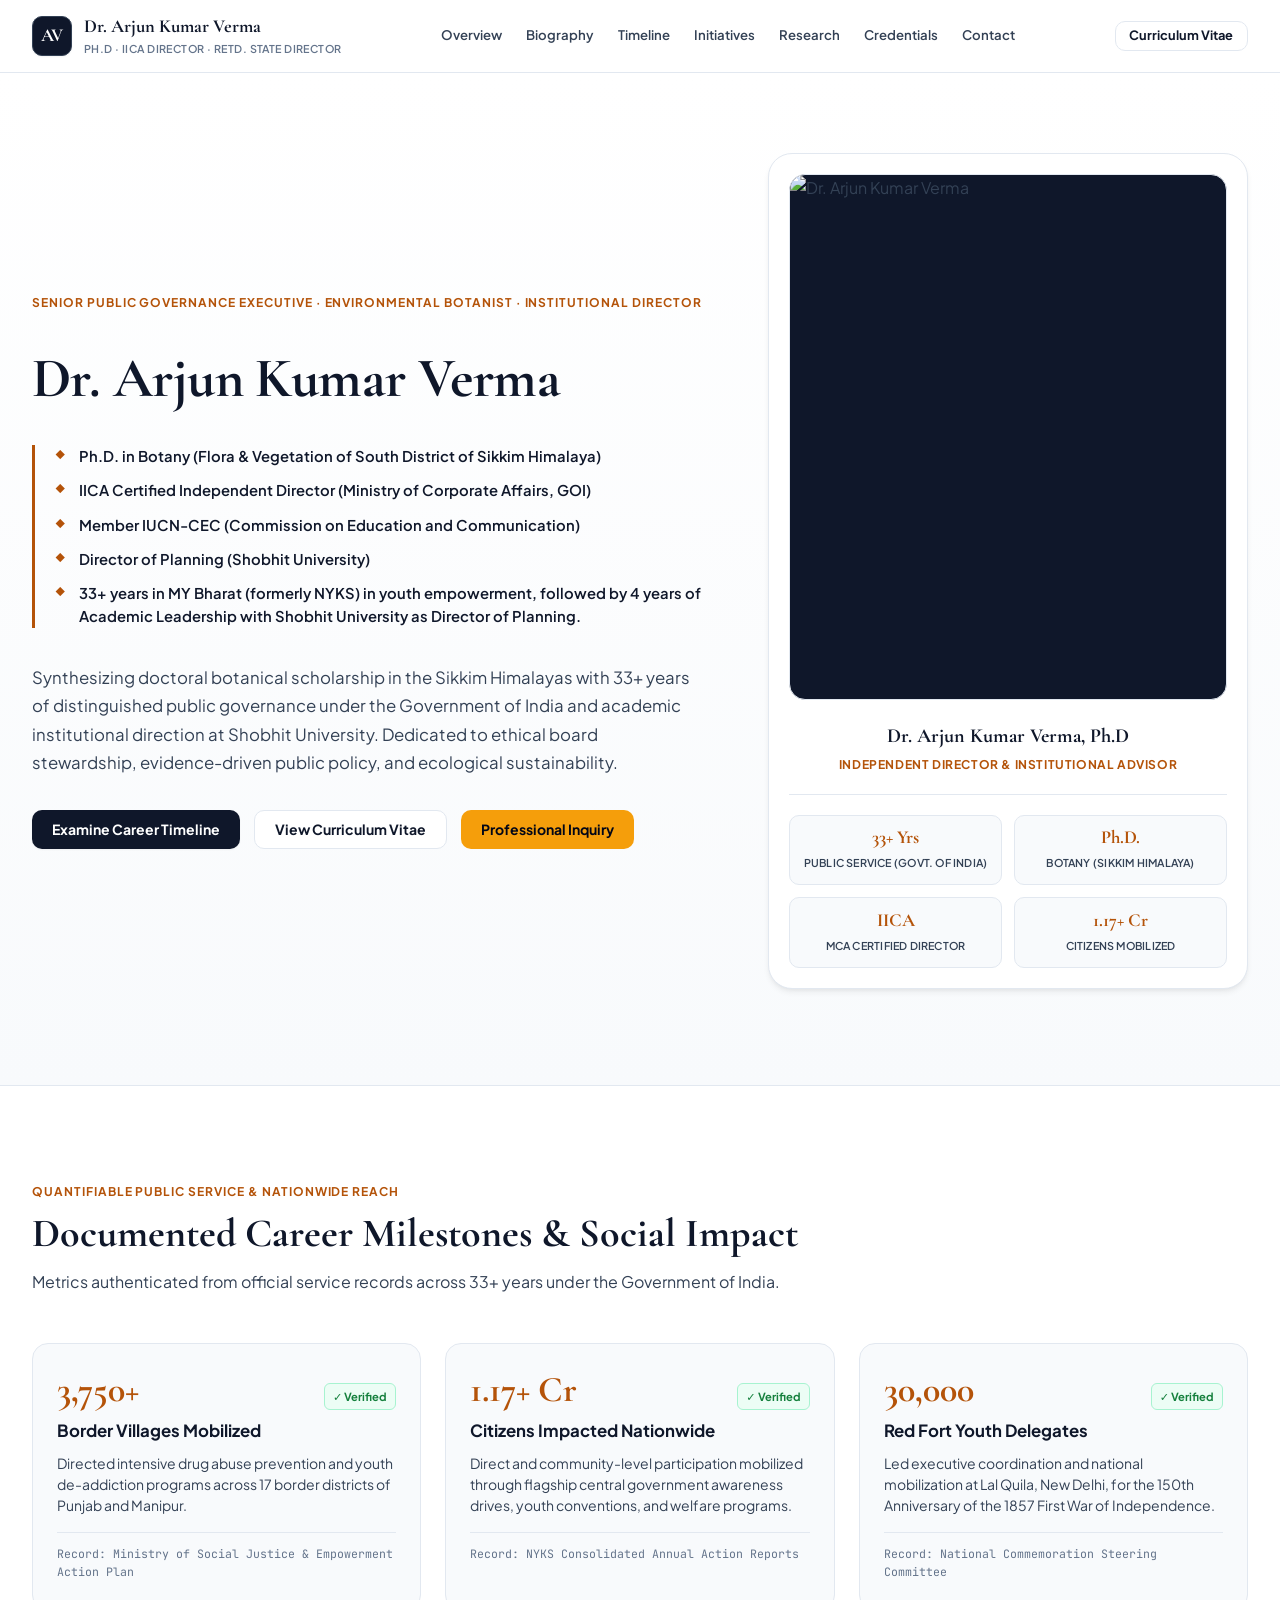
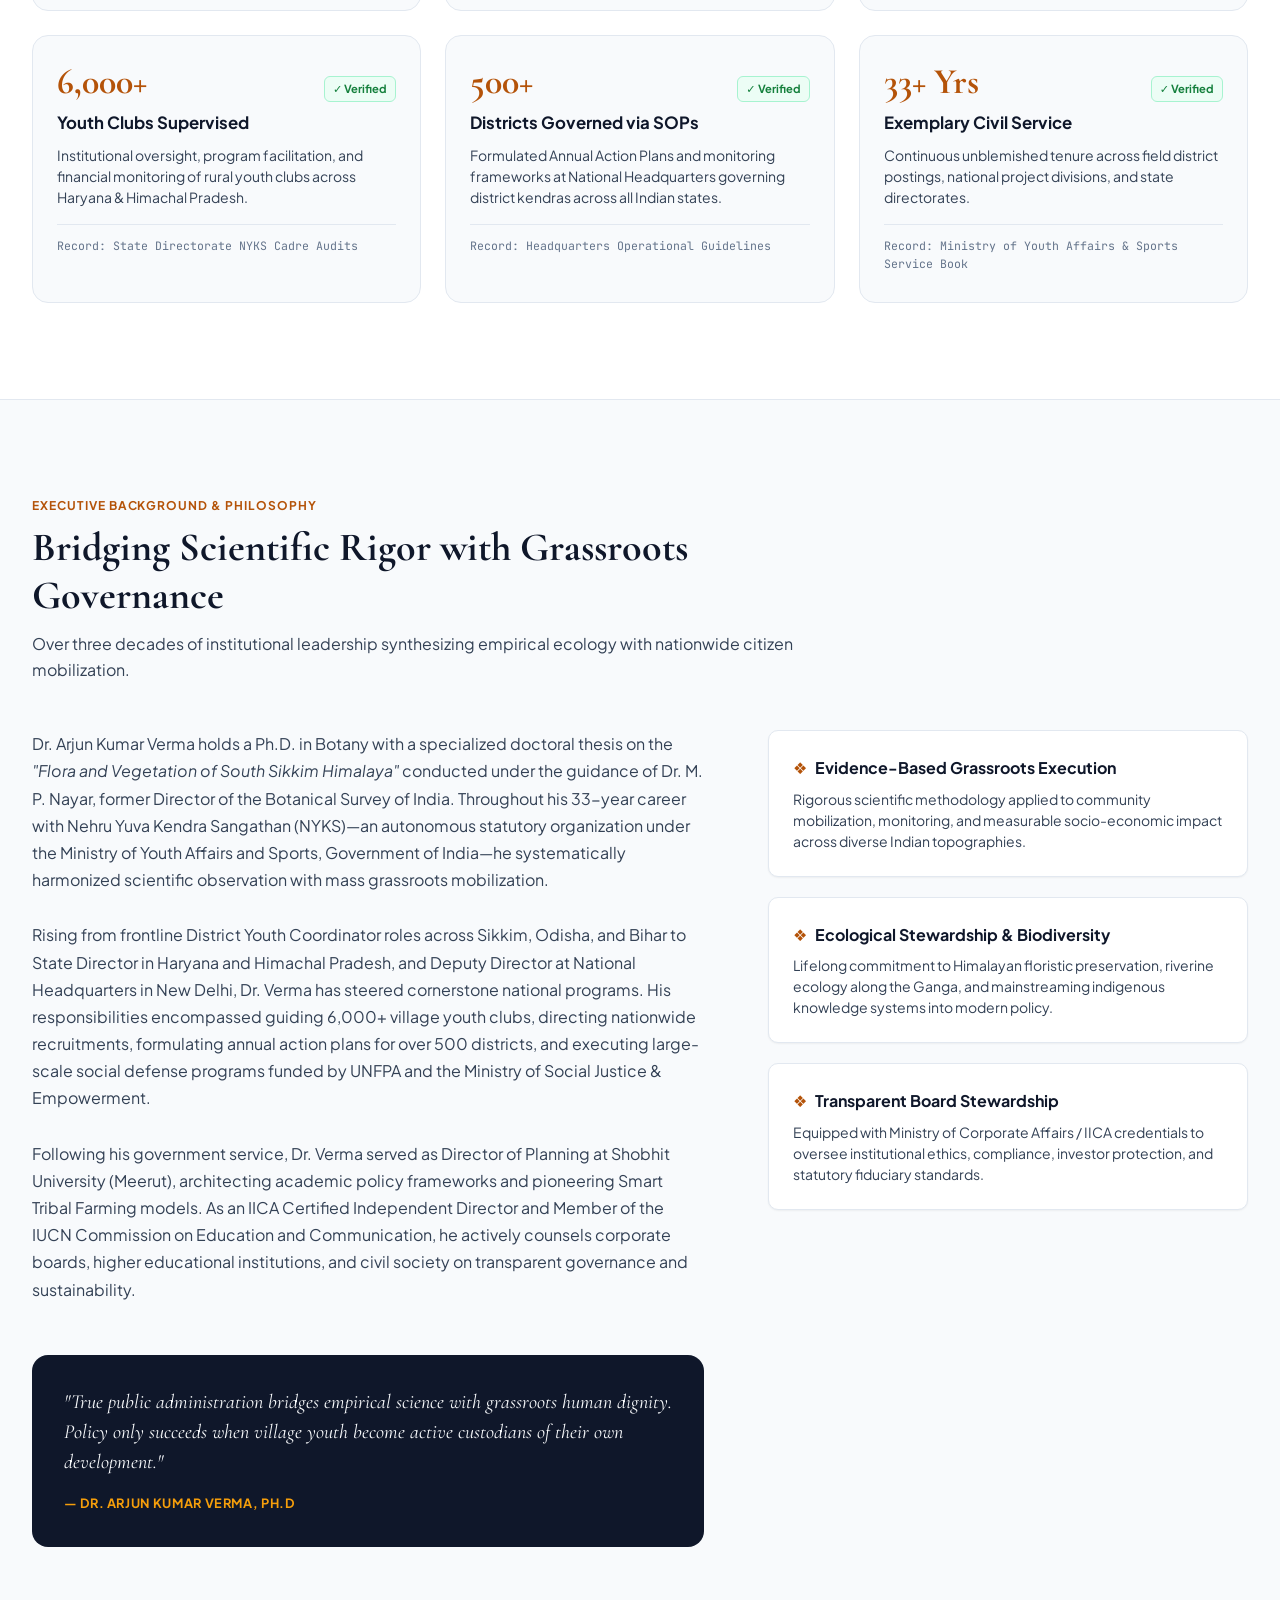
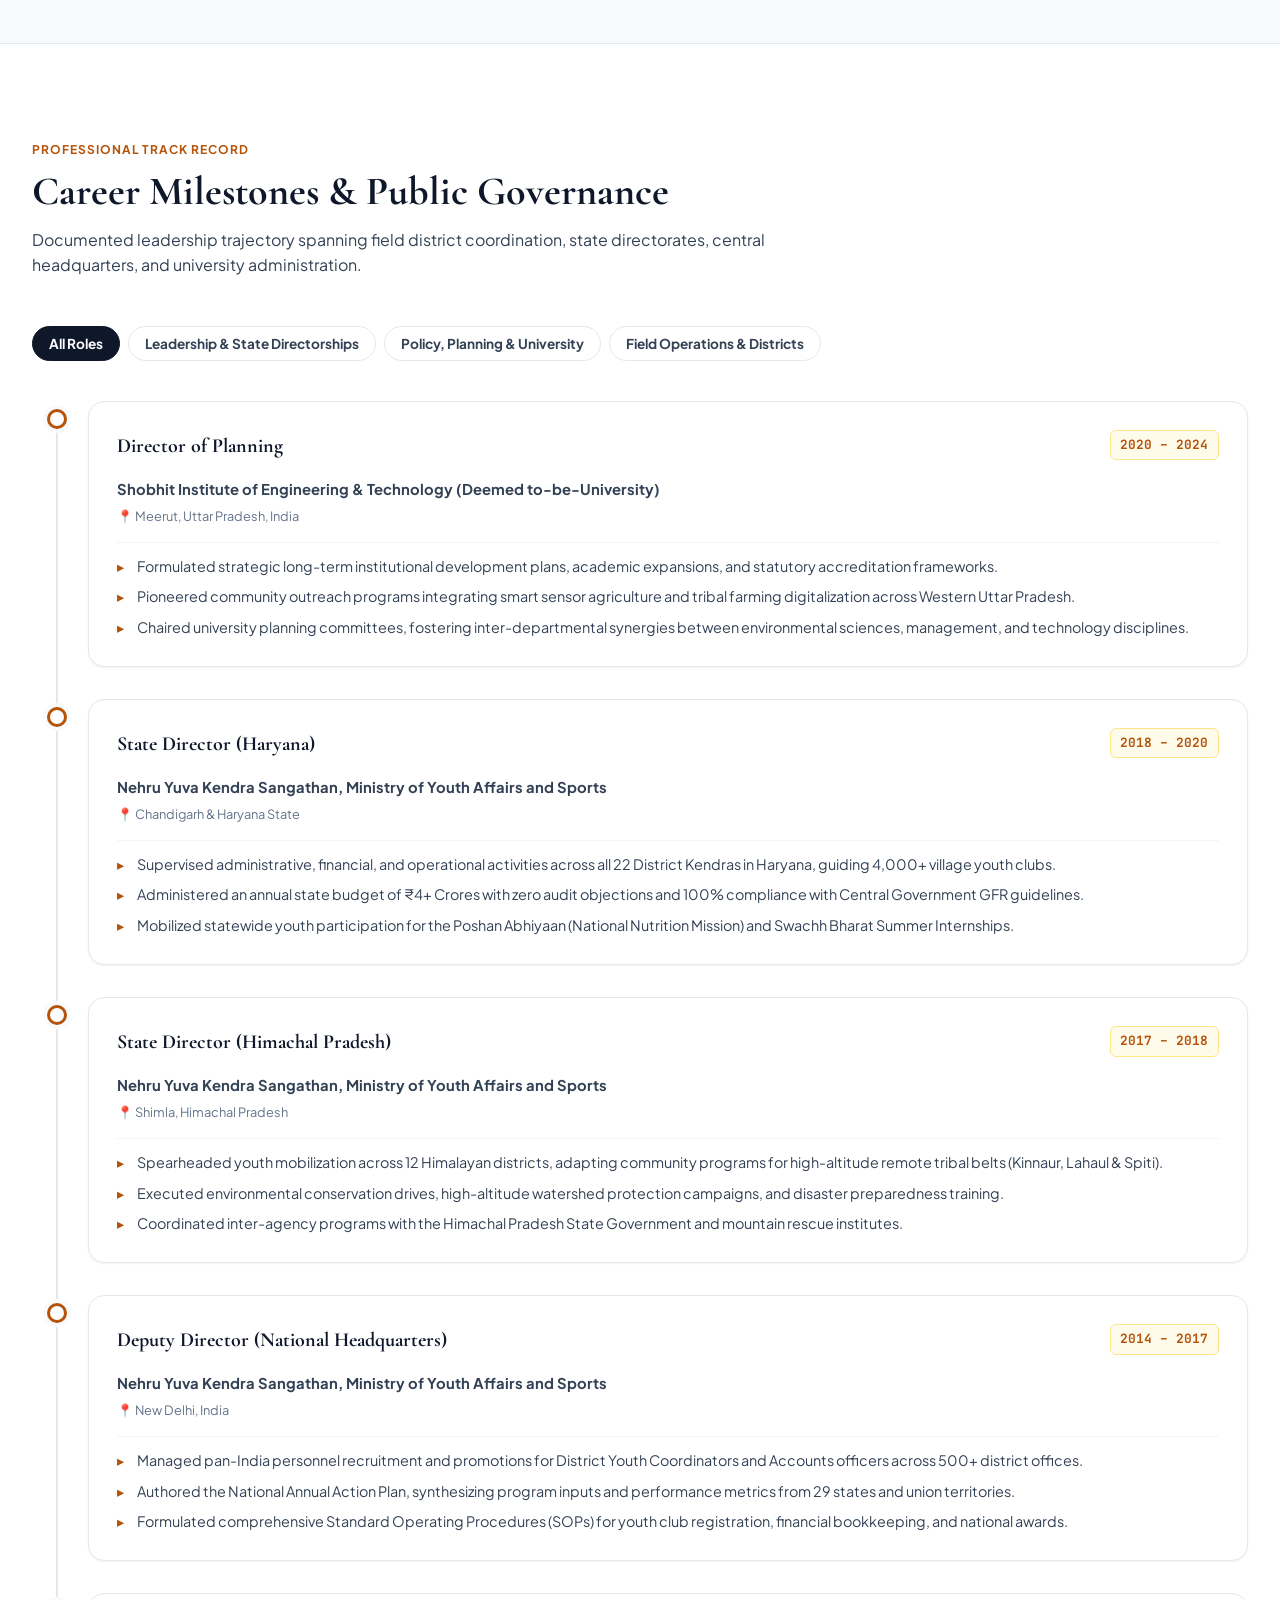
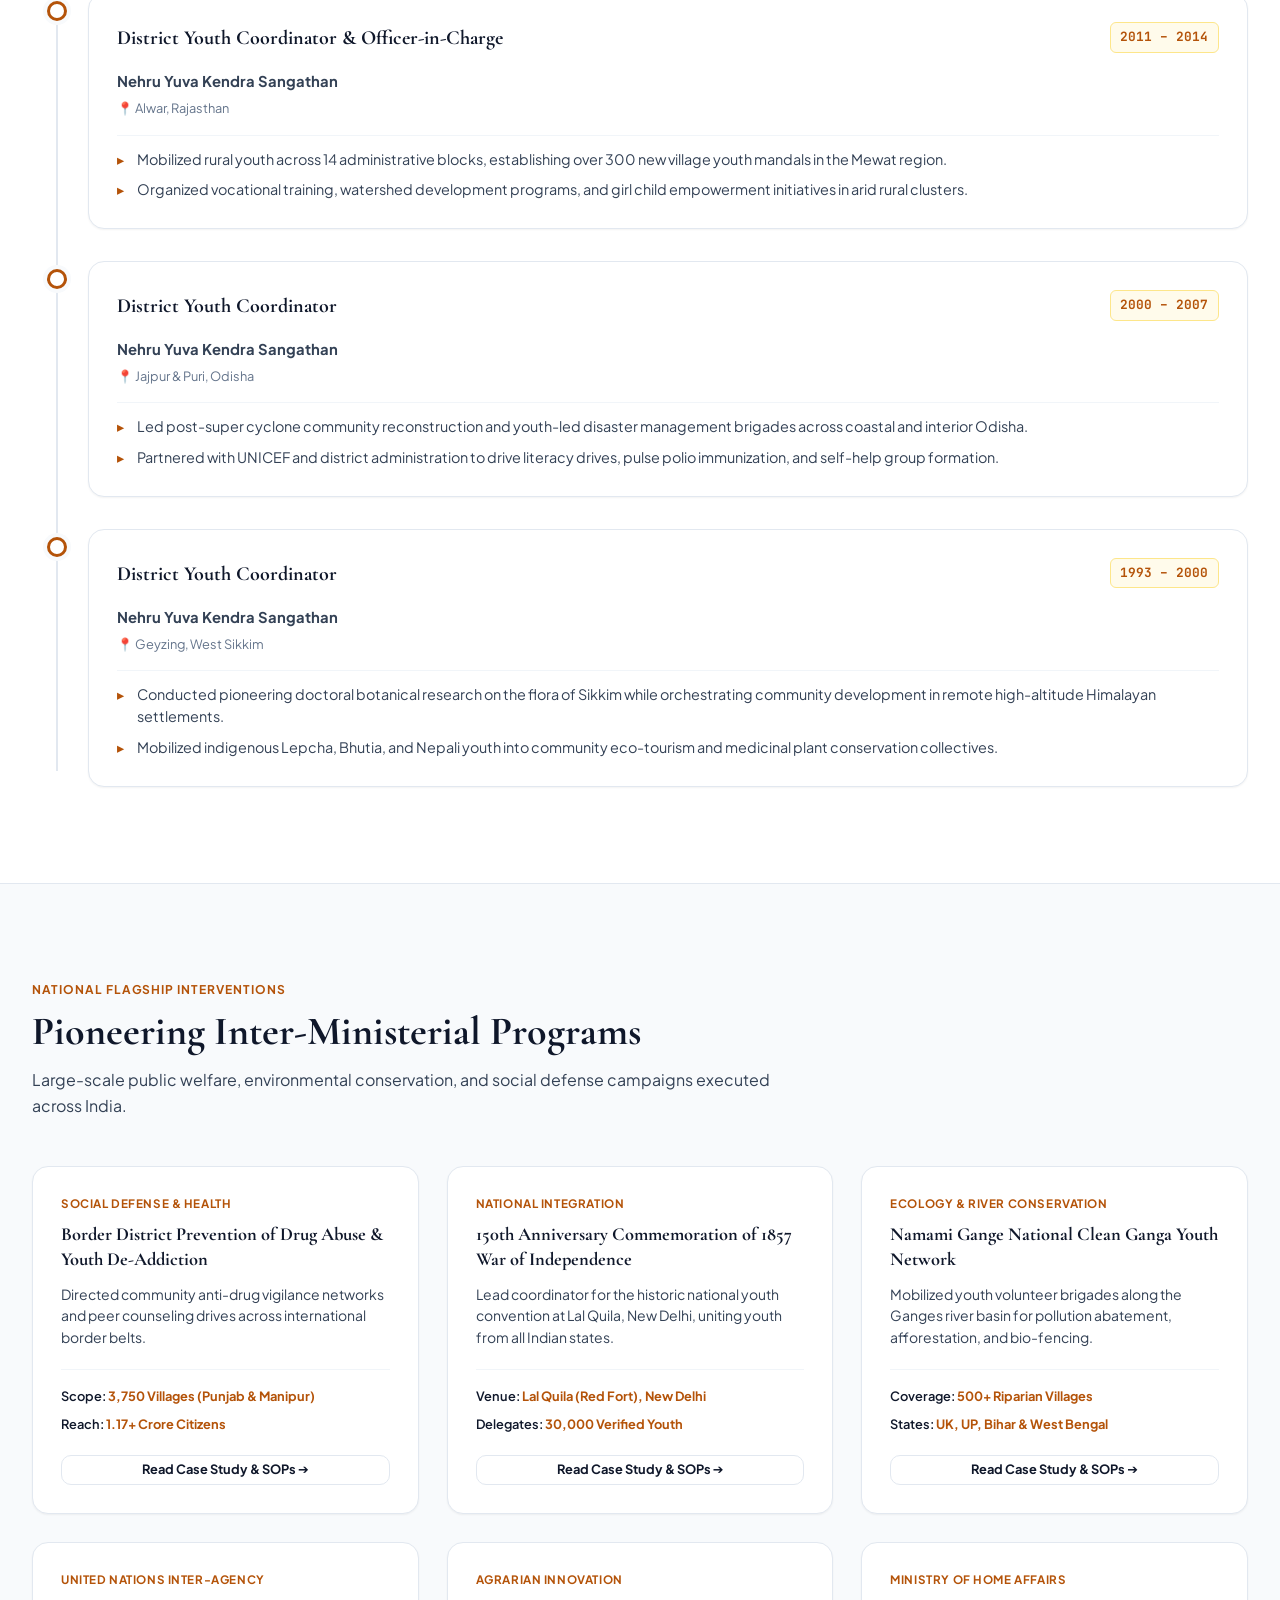
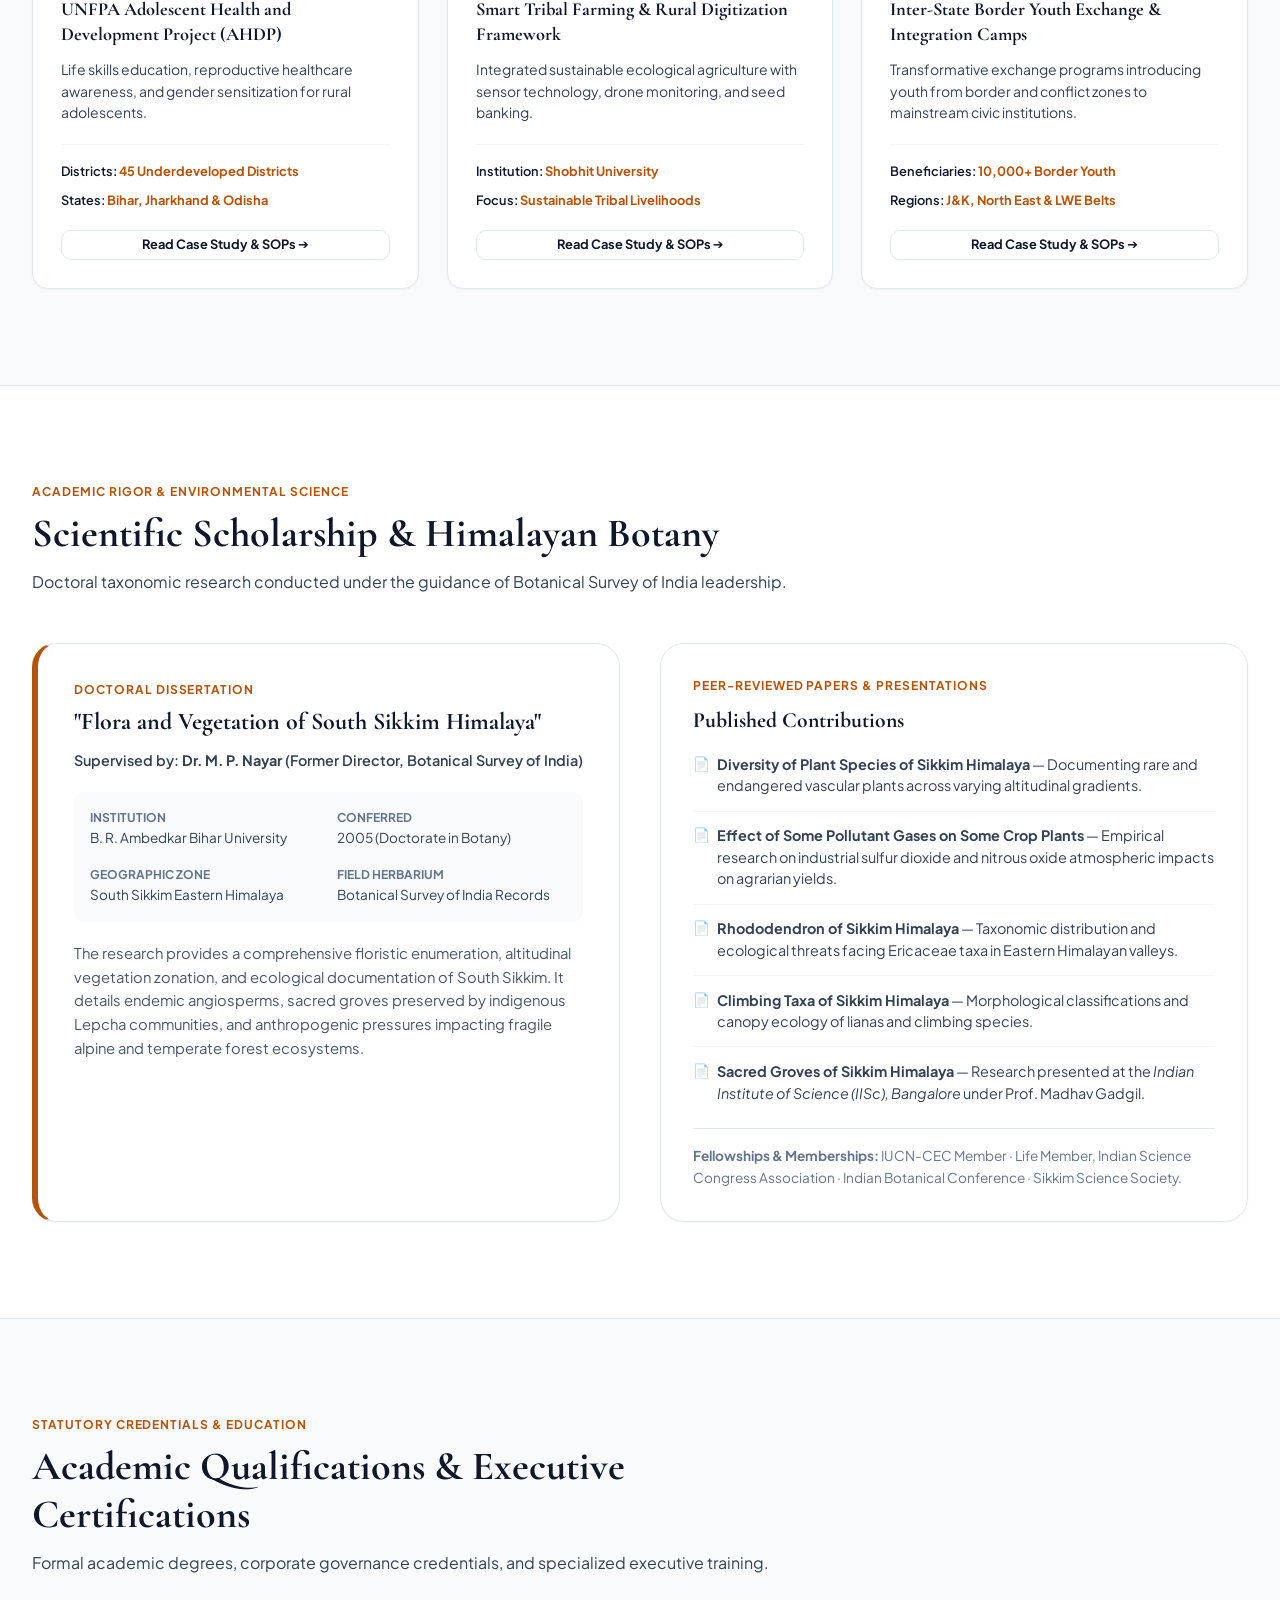
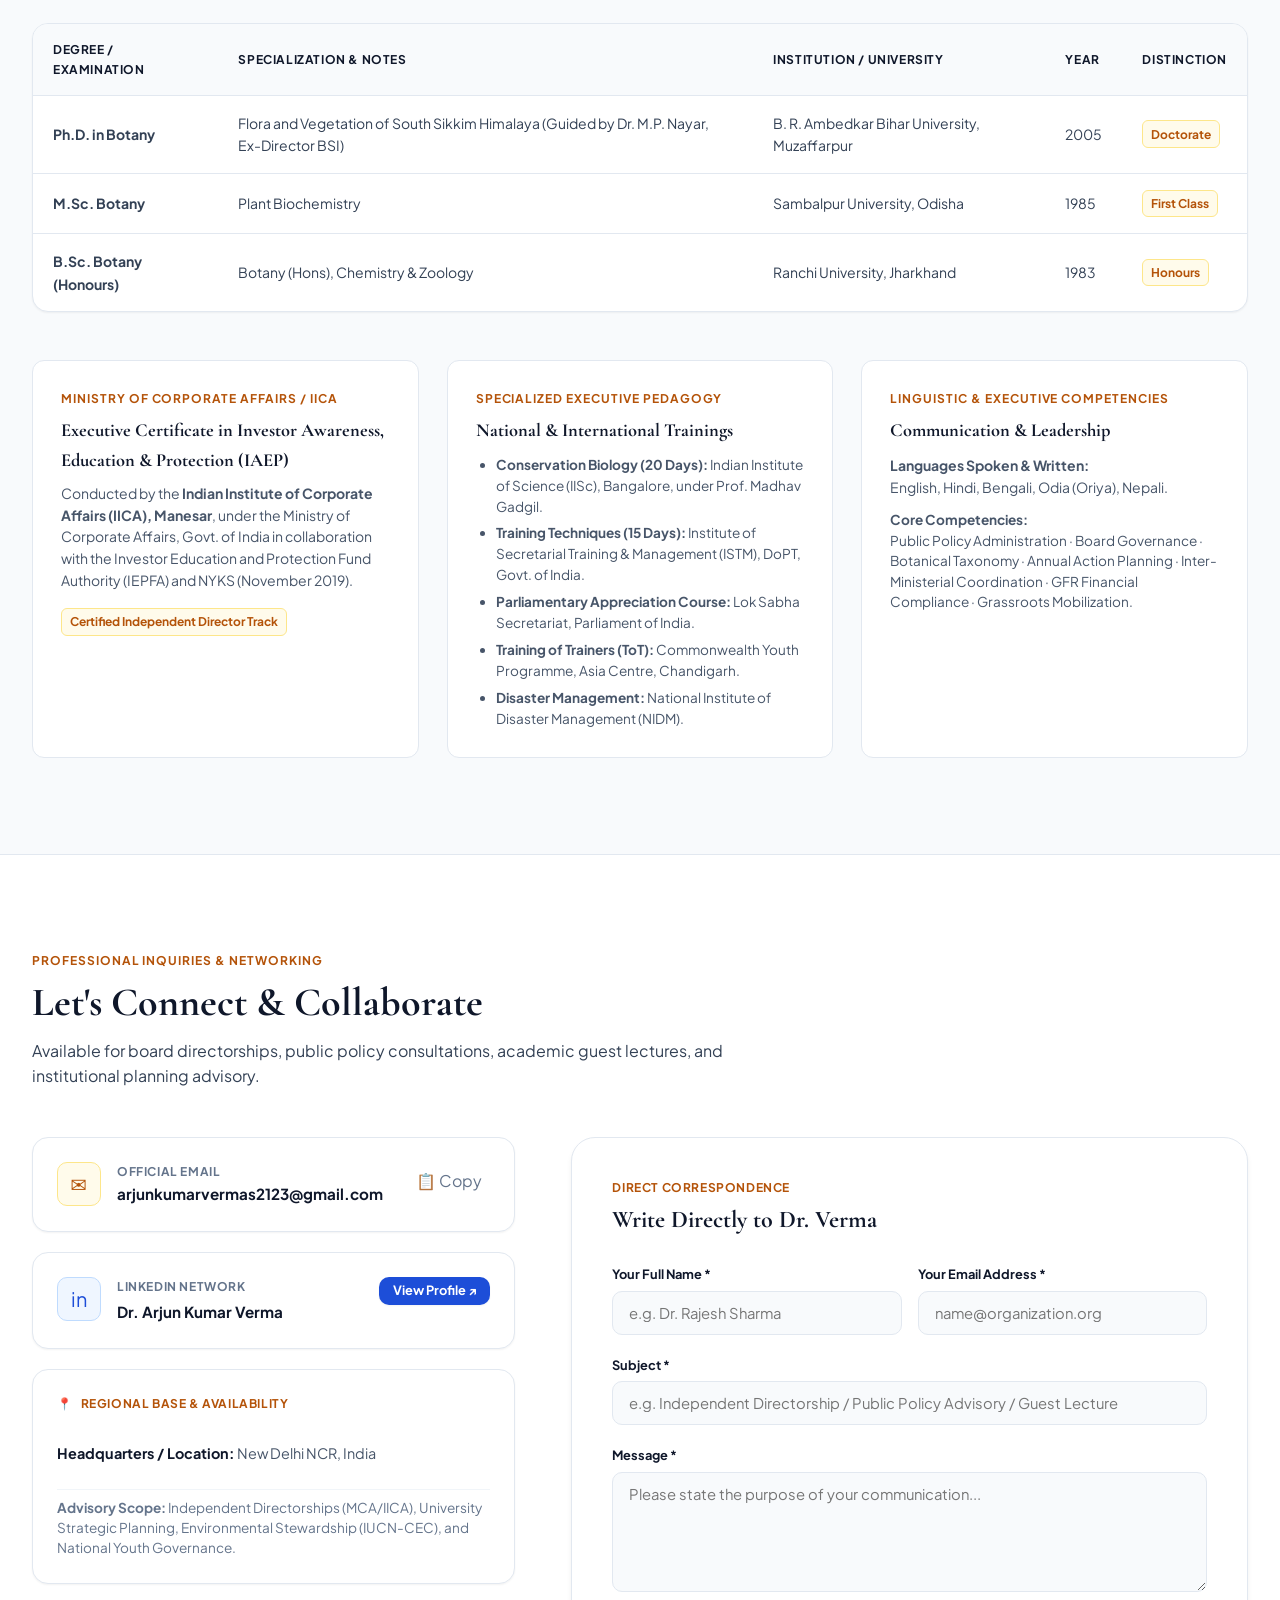
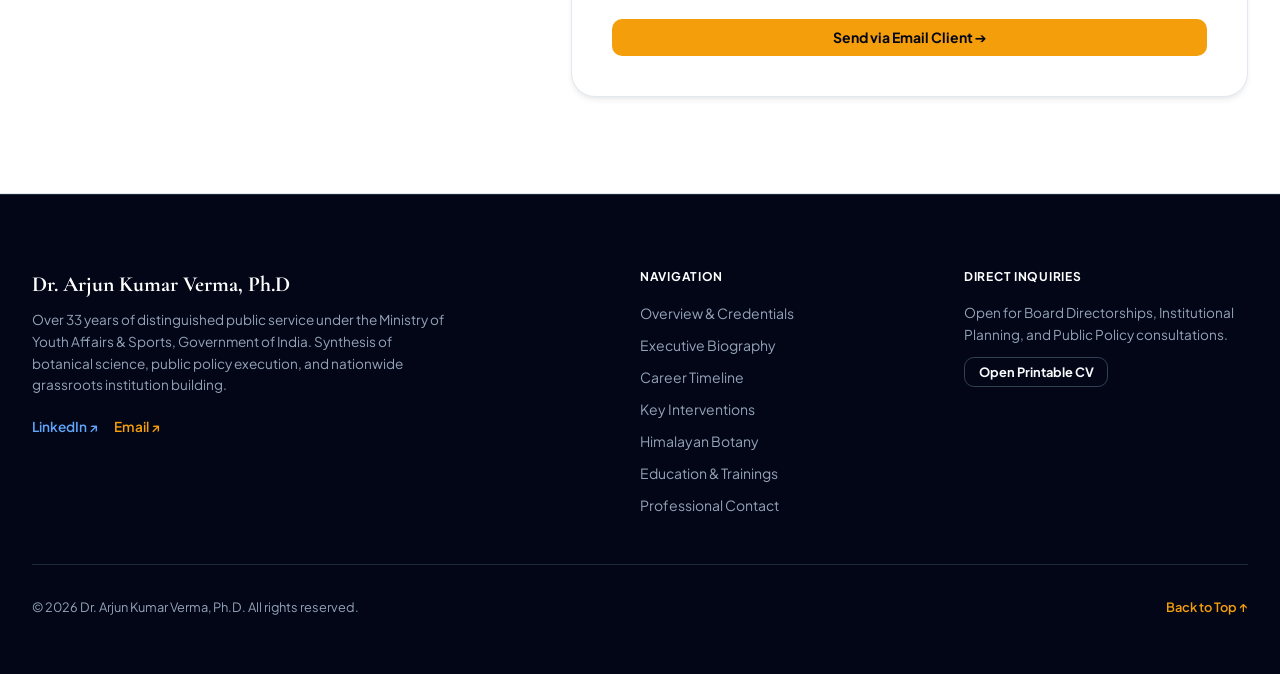
==== index.html @ ae97e7f1 "uploaded the files" ====
<!DOCTYPE html>
<html lang="en">
<head>
  <meta charset="UTF-8">
  <meta name="viewport" content="width=device-width, initial-scale=1.0">
  <title>Dr. Arjun Kumar Verma, Ph.D — Executive Portfolio & Career Biography</title>
  <meta name="description" content="Official executive portfolio of Dr. Arjun Kumar Verma, Ph.D. Over 33 years of distinguished public service in youth empowerment (MY Bharat / NYKS, Govt. of India), Director of Planning at Shobhit University, IICA Certified Independent Director, and Member IUCN-CEC.">
  <meta name="keywords" content="Dr Arjun Kumar Verma, NYKS, MY Bharat, State Director, Ministry of Youth Affairs and Sports, Botany PhD, Sikkim Himalaya, Shobhit University, IICA, Independent Director, IUCN, Public Policy">
  <meta name="author" content="Dr. Arjun Kumar Verma, Ph.D">

  <!-- Open Graph -->
  <meta property="og:type" content="website">
  <meta property="og:title" content="Dr. Arjun Kumar Verma, Ph.D — Executive Portfolio">
  <meta property="og:description" content="33+ Years of Public Service in Youth Empowerment & Grassroots Governance. Former State Director NYKS, Director of Planning Shobhit University, IICA Certified Director.">
  <meta property="og:image" content="./images/arjunverma.jpg">

  <!-- Fonts: Cormorant Garamond & Plus Jakarta Sans -->
  <link rel="preconnect" href="https://fonts.googleapis.com">
  <link rel="preconnect" href="https://fonts.gstatic.com" crossorigin>
  <link href="https://fonts.googleapis.com/css2?family=Cormorant+Garamond:ital,wght@0,500;0,600;0,700;1,400;1,600&family=Plus+Jakarta+Sans:wght@400;500;600;700&family=JetBrains+Mono:wght@400;600&display=swap" rel="stylesheet">

  <!-- Pure CSS Stylesheet -->
  <link rel="stylesheet" href="./style.css">
</head>
<body>

  <!-- ==================== NAVIGATION BAR ==================== -->
  <header class="navbar">
    <div class="container nav-container">
      <a href="#overview" class="nav-brand">
        <div class="brand-monogram">AV</div>
        <div class="brand-text">
          <span class="brand-name">Dr. Arjun Kumar Verma</span>
          <span class="brand-tag">Ph.D · IICA Director · Retd. State Director</span>
        </div>
      </a>

      <nav class="nav-links">
        <a href="#overview" class="nav-link">Overview</a>
        <a href="#biography" class="nav-link">Biography</a>
        <a href="#experience" class="nav-link">Timeline</a>
        <a href="#initiatives" class="nav-link">Initiatives</a>
        <a href="#research" class="nav-link">Research</a>
        <a href="#credentials" class="nav-link">Credentials</a>
        <a href="#contact" class="nav-link">Contact</a>
      </nav>

      <div class="nav-actions">
        <button type="button" class="btn btn-outline btn-sm open-cv-btn nav-cv-btn">Curriculum Vitae</button>
        <button type="button" class="menu-toggle" id="menu-toggle" aria-label="Toggle navigation menu">
          ☰
        </button>
      </div>
    </div>

    <!-- Mobile Drawer -->
    <div class="mobile-nav" id="mobile-nav">
      <div class="mobile-nav-links">
        <a href="#overview" class="mobile-nav-link">Overview</a>
        <a href="#biography" class="mobile-nav-link">Biography & Ethos</a>
        <a href="#experience" class="mobile-nav-link">Career Timeline</a>
        <a href="#initiatives" class="mobile-nav-link">Key Initiatives</a>
        <a href="#research" class="mobile-nav-link">Botany & Research</a>
        <a href="#credentials" class="mobile-nav-link">Academic Credentials</a>
        <a href="#contact" class="mobile-nav-link">Professional Contact</a>
        <button type="button" class="btn btn-primary btn-sm open-cv-btn" style="margin-top: 0.5rem;">View Full CV Dossier</button>
      </div>
    </div>
  </header>

  <!-- ==================== HERO SECTION ==================== -->
  <section id="overview" class="hero">
    <div class="container">
      <div class="hero-grid">
        
        <!-- Left Content -->
        <div class="hero-content">
          <div class="eyebrow">
            Senior Public Governance Executive · Environmental Botanist · Institutional Director
          </div>

          <h1 class="hero-name">
            Dr. Arjun Kumar Verma
          </h1>

          <!-- Official Qualifications & Titles -->
          <div class="hero-subtitles">
            <div class="hero-subtitle-item">
              <span class="hero-subtitle-bullet">◆</span>
              <span>Ph.D. in Botany (Flora & Vegetation of South District of Sikkim Himalaya)</span>
            </div>
            <div class="hero-subtitle-item">
              <span class="hero-subtitle-bullet">◆</span>
              <span>IICA Certified Independent Director (Ministry of Corporate Affairs, GOI)</span>
            </div>
            <div class="hero-subtitle-item">
              <span class="hero-subtitle-bullet">◆</span>
              <span>Member IUCN-CEC (Commission on Education and Communication)</span>
            </div>
            <div class="hero-subtitle-item">
              <span class="hero-subtitle-bullet">◆</span>
              <span>Director of Planning (Shobhit University)</span>
            </div>
            <div class="hero-subtitle-item">
              <span class="hero-subtitle-bullet">◆</span>
              <span>33+ years in MY Bharat (formerly NYKS) in youth empowerment, followed by 4 years of Academic Leadership with Shobhit University as Director of Planning.</span>
            </div>
          </div>

          <p class="hero-bio">
            Synthesizing doctoral botanical scholarship in the Sikkim Himalayas with 33+ years of distinguished public governance under the Government of India and academic institutional direction at Shobhit University. Dedicated to ethical board stewardship, evidence-driven public policy, and ecological sustainability.
          </p>

          <div class="hero-buttons">
            <a href="#experience" class="btn btn-primary">Examine Career Timeline</a>
            <button type="button" class="btn btn-outline open-cv-btn">View Curriculum Vitae</button>
            <a href="#contact" class="btn btn-accent">Professional Inquiry</a>
          </div>
        </div>

        <!-- Right Portrait Card -->
        <div class="portrait-card">
          <div class="portrait-frame">
            <img 
              id="portrait-img"
              src="./images/arjunverma.jpg" 
              alt="Dr. Arjun Kumar Verma" 
              class="portrait-img"
            >
            <div id="portrait-fallback" class="portrait-fallback" style="display: none;">
              <div class="portrait-monogram">AV</div>
              <div style="font-weight: 700; font-size: 1.15rem; font-family: var(--font-serif);">Dr. Arjun Kumar Verma</div>
              <div style="font-size: 0.8rem; color: #f59e0b; margin-top: 0.35rem;">Ph.D · Retd. State Director NYKS</div>
            </div>
          </div>

          <div class="portrait-caption">
            <div class="caption-name">Dr. Arjun Kumar Verma, Ph.D</div>
            <div class="caption-role">Independent Director & Institutional Advisor</div>
          </div>

          <!-- Trust Badges -->
          <div class="trust-badges-grid">
            <div class="trust-badge">
              <span class="badge-number">33+ Yrs</span>
              <span class="badge-text">Public Service (Govt. of India)</span>
            </div>
            <div class="trust-badge">
              <span class="badge-number">Ph.D.</span>
              <span class="badge-text">Botany (Sikkim Himalaya)</span>
            </div>
            <div class="trust-badge">
              <span class="badge-number">IICA</span>
              <span class="badge-text">MCA Certified Director</span>
            </div>
            <div class="trust-badge">
              <span class="badge-number">1.17+ Cr</span>
              <span class="badge-text">Citizens Mobilized</span>
            </div>
          </div>
        </div>

      </div>
    </div>
  </section>

  <!-- ==================== VERIFIED METRICS BAR ==================== -->
  <section class="section metrics-section">
    <div class="container">
      <div class="section-header">
        <div class="eyebrow">Quantifiable Public Service & Nationwide Reach</div>
        <h2 class="section-title">Documented Career Milestones & Social Impact</h2>
        <p class="section-subtitle">
          Metrics authenticated from official service records across 33+ years under the Government of India.
        </p>
      </div>

      <div class="metrics-grid">
        <div class="metric-card">
          <div class="metric-top">
            <span class="metric-value">3,750+</span>
            <span class="metric-verified">✓ Verified</span>
          </div>
          <div class="metric-label">Border Villages Mobilized</div>
          <p class="metric-context">Directed intensive drug abuse prevention and youth de-addiction programs across 17 border districts of Punjab and Manipur.</p>
          <div class="metric-source">Record: Ministry of Social Justice & Empowerment Action Plan</div>
        </div>

        <div class="metric-card">
          <div class="metric-top">
            <span class="metric-value">1.17+ Cr</span>
            <span class="metric-verified">✓ Verified</span>
          </div>
          <div class="metric-label">Citizens Impacted Nationwide</div>
          <p class="metric-context">Direct and community-level participation mobilized through flagship central government awareness drives, youth conventions, and welfare programs.</p>
          <div class="metric-source">Record: NYKS Consolidated Annual Action Reports</div>
        </div>

        <div class="metric-card">
          <div class="metric-top">
            <span class="metric-value">30,000</span>
            <span class="metric-verified">✓ Verified</span>
          </div>
          <div class="metric-label">Red Fort Youth Delegates</div>
          <p class="metric-context">Led executive coordination and national mobilization at Lal Quila, New Delhi, for the 150th Anniversary of the 1857 First War of Independence.</p>
          <div class="metric-source">Record: National Commemoration Steering Committee</div>
        </div>

        <div class="metric-card">
          <div class="metric-top">
            <span class="metric-value">6,000+</span>
            <span class="metric-verified">✓ Verified</span>
          </div>
          <div class="metric-label">Youth Clubs Supervised</div>
          <p class="metric-context">Institutional oversight, program facilitation, and financial monitoring of rural youth clubs across Haryana & Himachal Pradesh.</p>
          <div class="metric-source">Record: State Directorate NYKS Cadre Audits</div>
        </div>

        <div class="metric-card">
          <div class="metric-top">
            <span class="metric-value">500+</span>
            <span class="metric-verified">✓ Verified</span>
          </div>
          <div class="metric-label">Districts Governed via SOPs</div>
          <p class="metric-context">Formulated Annual Action Plans and monitoring frameworks at National Headquarters governing district kendras across all Indian states.</p>
          <div class="metric-source">Record: Headquarters Operational Guidelines</div>
        </div>

        <div class="metric-card">
          <div class="metric-top">
            <span class="metric-value">33+ Yrs</span>
            <span class="metric-verified">✓ Verified</span>
          </div>
          <div class="metric-label">Exemplary Civil Service</div>
          <p class="metric-context">Continuous unblemished tenure across field district postings, national project divisions, and state directorates.</p>
          <div class="metric-source">Record: Ministry of Youth Affairs & Sports Service Book</div>
        </div>
      </div>
    </div>
  </section>

  <!-- ==================== EXECUTIVE BIOGRAPHY & ETHOS ==================== -->
  <section id="biography" class="section">
    <div class="container">
      <div class="section-header">
        <div class="eyebrow">Executive Background & Philosophy</div>
        <h2 class="section-title">Bridging Scientific Rigor with Grassroots Governance</h2>
        <p class="section-subtitle">
          Over three decades of institutional leadership synthesizing empirical ecology with nationwide citizen mobilization.
        </p>
      </div>

      <div class="about-grid">
        <div class="about-text">
          <p>
            Dr. Arjun Kumar Verma holds a Ph.D. in Botany with a specialized doctoral thesis on the <em>"Flora and Vegetation of South Sikkim Himalaya"</em> conducted under the guidance of Dr. M. P. Nayar, former Director of the Botanical Survey of India. Throughout his 33-year career with Nehru Yuva Kendra Sangathan (NYKS)—an autonomous statutory organization under the Ministry of Youth Affairs and Sports, Government of India—he systematically harmonized scientific observation with mass grassroots mobilization.
          </p>
          <p>
            Rising from frontline District Youth Coordinator roles across Sikkim, Odisha, and Bihar to State Director in Haryana and Himachal Pradesh, and Deputy Director at National Headquarters in New Delhi, Dr. Verma has steered cornerstone national programs. His responsibilities encompassed guiding 6,000+ village youth clubs, directing nationwide recruitments, formulating annual action plans for over 500 districts, and executing large-scale social defense programs funded by UNFPA and the Ministry of Social Justice & Empowerment.
          </p>
          <p>
            Following his government service, Dr. Verma served as Director of Planning at Shobhit University (Meerut), architecting academic policy frameworks and pioneering Smart Tribal Farming models. As an IICA Certified Independent Director and Member of the IUCN Commission on Education and Communication, he actively counsels corporate boards, higher educational institutions, and civil society on transparent governance and sustainability.
          </p>

          <div class="quote-box">
            <div class="quote-text">
              "True public administration bridges empirical science with grassroots human dignity. Policy only succeeds when village youth become active custodians of their own development."
            </div>
            <div class="quote-author">— Dr. Arjun Kumar Verma, Ph.D</div>
          </div>
        </div>

        <!-- Right Pillars -->
        <div class="about-pillars">
          <div class="pillar-card">
            <div class="pillar-title">
              <span class="pillar-title-icon">❖</span>
              <span>Evidence-Based Grassroots Execution</span>
            </div>
            <p class="pillar-desc">
              Rigorous scientific methodology applied to community mobilization, monitoring, and measurable socio-economic impact across diverse Indian topographies.
            </p>
          </div>

          <div class="pillar-card">
            <div class="pillar-title">
              <span class="pillar-title-icon">❖</span>
              <span>Ecological Stewardship & Biodiversity</span>
            </div>
            <p class="pillar-desc">
              Lifelong commitment to Himalayan floristic preservation, riverine ecology along the Ganga, and mainstreaming indigenous knowledge systems into modern policy.
            </p>
          </div>

          <div class="pillar-card">
            <div class="pillar-title">
              <span class="pillar-title-icon">❖</span>
              <span>Transparent Board Stewardship</span>
            </div>
            <p class="pillar-desc">
              Equipped with Ministry of Corporate Affairs / IICA credentials to oversee institutional ethics, compliance, investor protection, and statutory fiduciary standards.
            </p>
          </div>
        </div>
      </div>
    </div>
  </section>

  <!-- ==================== CAREER TIMELINE ==================== -->
  <section id="experience" class="section section-white">
    <div class="container">
      <div class="section-header">
        <div class="eyebrow">Professional Track Record</div>
        <h2 class="section-title">Career Milestones & Public Governance</h2>
        <p class="section-subtitle">
          Documented leadership trajectory spanning field district coordination, state directorates, central headquarters, and university administration.
        </p>
      </div>

      <!-- Filter Tabs -->
      <div class="filter-tabs">
        <button type="button" class="filter-tab active" data-filter="all">All Roles</button>
        <button type="button" class="filter-tab" data-filter="leadership">Leadership & State Directorships</button>
        <button type="button" class="filter-tab" data-filter="policy">Policy, Planning & University</button>
        <button type="button" class="filter-tab" data-filter="field">Field Operations & Districts</button>
      </div>

      <!-- Timeline List -->
      <div class="timeline">
        
        <!-- Role 1 -->
        <div class="timeline-item" data-category="policy">
          <div class="timeline-marker"></div>
          <div class="timeline-card">
            <div class="timeline-header">
              <div class="timeline-role">Director of Planning</div>
              <span class="timeline-period">2020 – 2024</span>
            </div>
            <div class="timeline-org">Shobhit Institute of Engineering & Technology (Deemed to-be-University)</div>
            <div class="timeline-location">📍 Meerut, Uttar Pradesh, India</div>
            <ul class="timeline-bullets">
              <li class="timeline-bullet-item">Formulated strategic long-term institutional development plans, academic expansions, and statutory accreditation frameworks.</li>
              <li class="timeline-bullet-item">Pioneered community outreach programs integrating smart sensor agriculture and tribal farming digitalization across Western Uttar Pradesh.</li>
              <li class="timeline-bullet-item">Chaired university planning committees, fostering inter-departmental synergies between environmental sciences, management, and technology disciplines.</li>
            </ul>
          </div>
        </div>

        <!-- Role 2 -->
        <div class="timeline-item" data-category="leadership">
          <div class="timeline-marker"></div>
          <div class="timeline-card">
            <div class="timeline-header">
              <div class="timeline-role">State Director (Haryana)</div>
              <span class="timeline-period">2018 – 2020</span>
            </div>
            <div class="timeline-org">Nehru Yuva Kendra Sangathan, Ministry of Youth Affairs and Sports</div>
            <div class="timeline-location">📍 Chandigarh & Haryana State</div>
            <ul class="timeline-bullets">
              <li class="timeline-bullet-item">Supervised administrative, financial, and operational activities across all 22 District Kendras in Haryana, guiding 4,000+ village youth clubs.</li>
              <li class="timeline-bullet-item">Administered an annual state budget of ₹4+ Crores with zero audit objections and 100% compliance with Central Government GFR guidelines.</li>
              <li class="timeline-bullet-item">Mobilized statewide youth participation for the Poshan Abhiyaan (National Nutrition Mission) and Swachh Bharat Summer Internships.</li>
            </ul>
          </div>
        </div>

        <!-- Role 3 -->
        <div class="timeline-item" data-category="leadership">
          <div class="timeline-marker"></div>
          <div class="timeline-card">
            <div class="timeline-header">
              <div class="timeline-role">State Director (Himachal Pradesh)</div>
              <span class="timeline-period">2017 – 2018</span>
            </div>
            <div class="timeline-org">Nehru Yuva Kendra Sangathan, Ministry of Youth Affairs and Sports</div>
            <div class="timeline-location">📍 Shimla, Himachal Pradesh</div>
            <ul class="timeline-bullets">
              <li class="timeline-bullet-item">Spearheaded youth mobilization across 12 Himalayan districts, adapting community programs for high-altitude remote tribal belts (Kinnaur, Lahaul & Spiti).</li>
              <li class="timeline-bullet-item">Executed environmental conservation drives, high-altitude watershed protection campaigns, and disaster preparedness training.</li>
              <li class="timeline-bullet-item">Coordinated inter-agency programs with the Himachal Pradesh State Government and mountain rescue institutes.</li>
            </ul>
          </div>
        </div>

        <!-- Role 4 -->
        <div class="timeline-item" data-category="policy">
          <div class="timeline-marker"></div>
          <div class="timeline-card">
            <div class="timeline-header">
              <div class="timeline-role">Deputy Director (National Headquarters)</div>
              <span class="timeline-period">2014 – 2017</span>
            </div>
            <div class="timeline-org">Nehru Yuva Kendra Sangathan, Ministry of Youth Affairs and Sports</div>
            <div class="timeline-location">📍 New Delhi, India</div>
            <ul class="timeline-bullets">
              <li class="timeline-bullet-item">Managed pan-India personnel recruitment and promotions for District Youth Coordinators and Accounts officers across 500+ district offices.</li>
              <li class="timeline-bullet-item">Authored the National Annual Action Plan, synthesizing program inputs and performance metrics from 29 states and union territories.</li>
              <li class="timeline-bullet-item">Formulated comprehensive Standard Operating Procedures (SOPs) for youth club registration, financial bookkeeping, and national awards.</li>
            </ul>
          </div>
        </div>

        <!-- Role 5 -->
        <div class="timeline-item" data-category="field">
          <div class="timeline-marker"></div>
          <div class="timeline-card">
            <div class="timeline-header">
              <div class="timeline-role">District Youth Coordinator & Officer-in-Charge</div>
              <span class="timeline-period">2011 – 2014</span>
            </div>
            <div class="timeline-org">Nehru Yuva Kendra Sangathan</div>
            <div class="timeline-location">📍 Alwar, Rajasthan</div>
            <ul class="timeline-bullets">
              <li class="timeline-bullet-item">Mobilized rural youth across 14 administrative blocks, establishing over 300 new village youth mandals in the Mewat region.</li>
              <li class="timeline-bullet-item">Organized vocational training, watershed development programs, and girl child empowerment initiatives in arid rural clusters.</li>
            </ul>
          </div>
        </div>

        <!-- Role 6 -->
        <div class="timeline-item" data-category="field">
          <div class="timeline-marker"></div>
          <div class="timeline-card">
            <div class="timeline-header">
              <div class="timeline-role">District Youth Coordinator</div>
              <span class="timeline-period">2000 – 2007</span>
            </div>
            <div class="timeline-org">Nehru Yuva Kendra Sangathan</div>
            <div class="timeline-location">📍 Jajpur & Puri, Odisha</div>
            <ul class="timeline-bullets">
              <li class="timeline-bullet-item">Led post-super cyclone community reconstruction and youth-led disaster management brigades across coastal and interior Odisha.</li>
              <li class="timeline-bullet-item">Partnered with UNICEF and district administration to drive literacy drives, pulse polio immunization, and self-help group formation.</li>
            </ul>
          </div>
        </div>

        <!-- Role 7 -->
        <div class="timeline-item" data-category="field">
          <div class="timeline-marker"></div>
          <div class="timeline-card">
            <div class="timeline-header">
              <div class="timeline-role">District Youth Coordinator</div>
              <span class="timeline-period">1993 – 2000</span>
            </div>
            <div class="timeline-org">Nehru Yuva Kendra Sangathan</div>
            <div class="timeline-location">📍 Geyzing, West Sikkim</div>
            <ul class="timeline-bullets">
              <li class="timeline-bullet-item">Conducted pioneering doctoral botanical research on the flora of Sikkim while orchestrating community development in remote high-altitude Himalayan settlements.</li>
              <li class="timeline-bullet-item">Mobilized indigenous Lepcha, Bhutia, and Nepali youth into community eco-tourism and medicinal plant conservation collectives.</li>
            </ul>
          </div>
        </div>

      </div>
    </div>
  </section>

  <!-- ==================== KEY INITIATIVES & PROJECTS ==================== -->
  <section id="initiatives" class="section">
    <div class="container">
      <div class="section-header">
        <div class="eyebrow">National Flagship Interventions</div>
        <h2 class="section-title">Pioneering Inter-Ministerial Programs</h2>
        <p class="section-subtitle">
          Large-scale public welfare, environmental conservation, and social defense campaigns executed across India.
        </p>
      </div>

      <div class="projects-grid">
        
        <!-- Project 1 -->
        <div class="project-card">
          <div>
            <div class="project-agency">Social Defense & Health</div>
            <h3 class="project-title">Border District Prevention of Drug Abuse & Youth De-Addiction</h3>
            <p class="project-desc">
              Directed community anti-drug vigilance networks and peer counseling drives across international border belts.
            </p>
            <div class="project-stats">
              <div class="project-stat-item">Scope: <strong>3,750 Villages (Punjab & Manipur)</strong></div>
              <div class="project-stat-item">Reach: <strong>1.17+ Crore Citizens</strong></div>
            </div>
          </div>
          <button type="button" class="btn btn-outline btn-sm open-project-btn" data-project="project-1">
            Read Case Study & SOPs ➔
          </button>
        </div>

        <!-- Project 2 -->
        <div class="project-card">
          <div>
            <div class="project-agency">National Integration</div>
            <h3 class="project-title">150th Anniversary Commemoration of 1857 War of Independence</h3>
            <p class="project-desc">
              Lead coordinator for the historic national youth convention at Lal Quila, New Delhi, uniting youth from all Indian states.
            </p>
            <div class="project-stats">
              <div class="project-stat-item">Venue: <strong>Lal Quila (Red Fort), New Delhi</strong></div>
              <div class="project-stat-item">Delegates: <strong>30,000 Verified Youth</strong></div>
            </div>
          </div>
          <button type="button" class="btn btn-outline btn-sm open-project-btn" data-project="project-2">
            Read Case Study & SOPs ➔
          </button>
        </div>

        <!-- Project 3 -->
        <div class="project-card">
          <div>
            <div class="project-agency">Ecology & River Conservation</div>
            <h3 class="project-title">Namami Gange National Clean Ganga Youth Network</h3>
            <p class="project-desc">
              Mobilized youth volunteer brigades along the Ganges river basin for pollution abatement, afforestation, and bio-fencing.
            </p>
            <div class="project-stats">
              <div class="project-stat-item">Coverage: <strong>500+ Riparian Villages</strong></div>
              <div class="project-stat-item">States: <strong>UK, UP, Bihar & West Bengal</strong></div>
            </div>
          </div>
          <button type="button" class="btn btn-outline btn-sm open-project-btn" data-project="project-3">
            Read Case Study & SOPs ➔
          </button>
        </div>

        <!-- Project 4 -->
        <div class="project-card">
          <div>
            <div class="project-agency">United Nations Inter-Agency</div>
            <h3 class="project-title">UNFPA Adolescent Health and Development Project (AHDP)</h3>
            <p class="project-desc">
              Life skills education, reproductive healthcare awareness, and gender sensitization for rural adolescents.
            </p>
            <div class="project-stats">
              <div class="project-stat-item">Districts: <strong>45 Underdeveloped Districts</strong></div>
              <div class="project-stat-item">States: <strong>Bihar, Jharkhand & Odisha</strong></div>
            </div>
          </div>
          <button type="button" class="btn btn-outline btn-sm open-project-btn" data-project="project-4">
            Read Case Study & SOPs ➔
          </button>
        </div>

        <!-- Project 5 -->
        <div class="project-card">
          <div>
            <div class="project-agency">Agrarian Innovation</div>
            <h3 class="project-title">Smart Tribal Farming & Rural Digitization Framework</h3>
            <p class="project-desc">
              Integrated sustainable ecological agriculture with sensor technology, drone monitoring, and seed banking.
            </p>
            <div class="project-stats">
              <div class="project-stat-item">Institution: <strong>Shobhit University</strong></div>
              <div class="project-stat-item">Focus: <strong>Sustainable Tribal Livelihoods</strong></div>
            </div>
          </div>
          <button type="button" class="btn btn-outline btn-sm open-project-btn" data-project="project-5">
            Read Case Study & SOPs ➔
          </button>
        </div>

        <!-- Project 6 -->
        <div class="project-card">
          <div>
            <div class="project-agency">Ministry of Home Affairs</div>
            <h3 class="project-title">Inter-State Border Youth Exchange & Integration Camps</h3>
            <p class="project-desc">
              Transformative exchange programs introducing youth from border and conflict zones to mainstream civic institutions.
            </p>
            <div class="project-stats">
              <div class="project-stat-item">Beneficiaries: <strong>10,000+ Border Youth</strong></div>
              <div class="project-stat-item">Regions: <strong>J&K, North East & LWE Belts</strong></div>
            </div>
          </div>
          <button type="button" class="btn btn-outline btn-sm open-project-btn" data-project="project-6">
            Read Case Study & SOPs ➔
          </button>
        </div>

      </div>
    </div>
  </section>

  <!-- ==================== BOTANY & RESEARCH ==================== -->
  <section id="research" class="section section-white">
    <div class="container">
      <div class="section-header">
        <div class="eyebrow">Academic Rigor & Environmental Science</div>
        <h2 class="section-title">Scientific Scholarship & Himalayan Botany</h2>
        <p class="section-subtitle">
          Doctoral taxonomic research conducted under the guidance of Botanical Survey of India leadership.
        </p>
      </div>

      <div class="research-grid">
        
        <!-- Doctoral Dissertation Box -->
        <div class="dissertation-card">
          <div class="eyebrow">Doctoral Dissertation</div>
          <h3 class="dissertation-title">
            "Flora and Vegetation of South Sikkim Himalaya"
          </h3>
          <div class="dissertation-guide">
            Supervised by: <strong>Dr. M. P. Nayar</strong> (Former Director, Botanical Survey of India)
          </div>

          <div class="dissertation-meta">
            <div class="meta-item">
              <strong>Institution</strong>
              <span>B. R. Ambedkar Bihar University</span>
            </div>
            <div class="meta-item">
              <strong>Conferred</strong>
              <span>2005 (Doctorate in Botany)</span>
            </div>
            <div class="meta-item">
              <strong>Geographic Zone</strong>
              <span>South Sikkim Eastern Himalaya</span>
            </div>
            <div class="meta-item">
              <strong>Field Herbarium</strong>
              <span>Botanical Survey of India Records</span>
            </div>
          </div>

          <p style="font-size: 0.925rem; color: #475569; line-height: 1.6;">
            The research provides a comprehensive floristic enumeration, altitudinal vegetation zonation, and ecological documentation of South Sikkim. It details endemic angiosperms, sacred groves preserved by indigenous Lepcha communities, and anthropogenic pressures impacting fragile alpine and temperate forest ecosystems.
          </p>
        </div>

        <!-- Research Publications Box -->
        <div class="publications-card">
          <div class="eyebrow">Peer-Reviewed Papers & Presentations</div>
          <h3 style="font-family: var(--font-serif); font-size: 1.35rem; font-weight: 700; color: #0f172a; margin-bottom: 0.5rem;">
            Published Contributions
          </h3>

          <ul class="publications-list">
            <li class="pub-item">
              <strong>Diversity of Plant Species of Sikkim Himalaya</strong> — Documenting rare and endangered vascular plants across varying altitudinal gradients.
            </li>
            <li class="pub-item">
              <strong>Effect of Some Pollutant Gases on Some Crop Plants</strong> — Empirical research on industrial sulfur dioxide and nitrous oxide atmospheric impacts on agrarian yields.
            </li>
            <li class="pub-item">
              <strong>Rhododendron of Sikkim Himalaya</strong> — Taxonomic distribution and ecological threats facing Ericaceae taxa in Eastern Himalayan valleys.
            </li>
            <li class="pub-item">
              <strong>Climbing Taxa of Sikkim Himalaya</strong> — Morphological classifications and canopy ecology of lianas and climbing species.
            </li>
            <li class="pub-item">
              <strong>Sacred Groves of Sikkim Himalaya</strong> — Research presented at the <em>Indian Institute of Science (IISc), Bangalore</em> under Prof. Madhav Gadgil.
            </li>
          </ul>

          <div style="margin-top: 1.5rem; padding-top: 1rem; border-top: 1px solid #e2e8f0; font-size: 0.85rem; color: #64748b;">
            <strong>Fellowships & Memberships:</strong> IUCN-CEC Member · Life Member, Indian Science Congress Association · Indian Botanical Conference · Sikkim Science Society.
          </div>
        </div>

      </div>
    </div>
  </section>

  <!-- ==================== CREDENTIALS, PEDAGOGY & SKILLS ==================== -->
  <section id="credentials" class="section">
    <div class="container">
      <div class="section-header">
        <div class="eyebrow">Statutory Credentials & Education</div>
        <h2 class="section-title">Academic Qualifications & Executive Certifications</h2>
        <p class="section-subtitle">
          Formal academic degrees, corporate governance credentials, and specialized executive training.
        </p>
      </div>

      <!-- Degrees Table -->
      <div class="credentials-table-wrap">
        <table class="data-table">
          <thead>
            <tr>
              <th>Degree / Examination</th>
              <th>Specialization & Notes</th>
              <th>Institution / University</th>
              <th>Year</th>
              <th>Distinction</th>
            </tr>
          </thead>
          <tbody>
            <tr>
              <td><strong>Ph.D. in Botany</strong></td>
              <td>Flora and Vegetation of South Sikkim Himalaya (Guided by Dr. M.P. Nayar, Ex-Director BSI)</td>
              <td>B. R. Ambedkar Bihar University, Muzaffarpur</td>
              <td>2005</td>
              <td><span class="badge-tag">Doctorate</span></td>
            </tr>
            <tr>
              <td><strong>M.Sc. Botany</strong></td>
              <td>Plant Biochemistry</td>
              <td>Sambalpur University, Odisha</td>
              <td>1985</td>
              <td><span class="badge-tag">First Class</span></td>
            </tr>
            <tr>
              <td><strong>B.Sc. Botany (Honours)</strong></td>
              <td>Botany (Hons), Chemistry & Zoology</td>
              <td>Ranchi University, Jharkhand</td>
              <td>1983</td>
              <td><span class="badge-tag">Honours</span></td>
            </tr>
          </tbody>
        </table>
      </div>

      <!-- Statutory & Executive Trainings Grid -->
      <div style="display: grid; grid-template-columns: repeat(auto-fit, minmax(300px, 1fr)); gap: 1.75rem;">
        
        <div style="background-color: #ffffff; border: 1px solid #e2e8f0; border-radius: 12px; padding: 1.75rem;">
          <div class="eyebrow">Ministry of Corporate Affairs / IICA</div>
          <h4 style="font-size: 1.15rem; font-weight: 700; color: #0f172a; margin-bottom: 0.5rem; font-family: var(--font-serif);">
            Executive Certificate in Investor Awareness, Education & Protection (IAEP)
          </h4>
          <p style="font-size: 0.875rem; color: #475569; line-height: 1.55; margin-bottom: 1rem;">
            Conducted by the <strong>Indian Institute of Corporate Affairs (IICA), Manesar</strong>, under the Ministry of Corporate Affairs, Govt. of India in collaboration with the Investor Education and Protection Fund Authority (IEPFA) and NYKS (November 2019).
          </p>
          <span class="badge-tag">Certified Independent Director Track</span>
        </div>

        <div style="background-color: #ffffff; border: 1px solid #e2e8f0; border-radius: 12px; padding: 1.75rem;">
          <div class="eyebrow">Specialized Executive Pedagogy</div>
          <h4 style="font-size: 1.15rem; font-weight: 700; color: #0f172a; margin-bottom: 0.5rem; font-family: var(--font-serif);">
            National & International Trainings
          </h4>
          <ul style="font-size: 0.85rem; color: #475569; padding-left: 1.25rem; line-height: 1.55; display: flex; flex-direction: column; gap: 0.35rem;">
            <li><strong>Conservation Biology (20 Days):</strong> Indian Institute of Science (IISc), Bangalore, under Prof. Madhav Gadgil.</li>
            <li><strong>Training Techniques (15 Days):</strong> Institute of Secretarial Training & Management (ISTM), DoPT, Govt. of India.</li>
            <li><strong>Parliamentary Appreciation Course:</strong> Lok Sabha Secretariat, Parliament of India.</li>
            <li><strong>Training of Trainers (ToT):</strong> Commonwealth Youth Programme, Asia Centre, Chandigarh.</li>
            <li><strong>Disaster Management:</strong> National Institute of Disaster Management (NIDM).</li>
          </ul>
        </div>

        <div style="background-color: #ffffff; border: 1px solid #e2e8f0; border-radius: 12px; padding: 1.75rem;">
          <div class="eyebrow">Linguistic & Executive Competencies</div>
          <h4 style="font-size: 1.15rem; font-weight: 700; color: #0f172a; margin-bottom: 0.5rem; font-family: var(--font-serif);">
            Communication & Leadership
          </h4>
          <div style="font-size: 0.875rem; color: #475569; margin-bottom: 0.75rem;">
            <strong>Languages Spoken & Written:</strong><br>
            English, Hindi, Bengali, Odia (Oriya), Nepali.
          </div>
          <div style="font-size: 0.85rem; color: #475569; line-height: 1.5;">
            <strong>Core Competencies:</strong><br>
            Public Policy Administration · Board Governance · Botanical Taxonomy · Annual Action Planning · Inter-Ministerial Coordination · GFR Financial Compliance · Grassroots Mobilization.
          </div>
        </div>

      </div>
    </div>
  </section>

  <!-- ==================== PROFESSIONAL CONTACT & NETWORKING ==================== -->
  <section id="contact" class="section section-white">
    <div class="container">
      <div class="section-header">
        <div class="eyebrow">Professional Inquiries & Networking</div>
        <h2 class="section-title">Let's Connect & Collaborate</h2>
        <p class="section-subtitle">
          Available for board directorships, public policy consultations, academic guest lectures, and institutional planning advisory.
        </p>
      </div>

      <div class="contact-grid">
        
        <!-- Left Channels -->
        <div class="contact-channels">
          
          <!-- Email Card -->
          <div class="channel-card">
            <div class="channel-left">
              <div class="channel-icon">✉</div>
              <div>
                <div class="channel-title">Official Email</div>
                <a href="mailto:arjunkumarvermas2123@gmail.com" class="channel-value" style="color: #0f172a;">
                  arjunkumarvermas2123@gmail.com
                </a>
              </div>
            </div>
            <button type="button" class="copy-btn" id="copy-email-btn" title="Copy email address">
              📋 Copy
            </button>
          </div>

          <!-- LinkedIn Card -->
          <div class="channel-card">
            <div class="channel-left">
              <div class="channel-icon" style="background-color: #eff6ff; color: #1d4ed8; border-color: #bfdbfe;">in</div>
              <div>
                <div class="channel-title">LinkedIn Network</div>
                <div class="channel-value">Dr. Arjun Kumar Verma</div>
              </div>
            </div>
            <a 
              href="https://www.linkedin.com/in/dr-arjun-kumar-verma-298533245/" 
              target="_blank" 
              rel="noopener noreferrer"
              class="btn btn-primary btn-sm"
              style="background-color: #1d4ed8;"
            >
              View Profile ↗
            </a>
          </div>

          <!-- Regional Base Card -->
          <div class="channel-card" style="flex-direction: column; align-items: stretch;">
            <div style="display: flex; align-items: center; gap: 0.5rem; font-size: 0.75rem; font-weight: 700; text-transform: uppercase; letter-spacing: 0.05em; color: #b45309;">
              <span>📍</span>
              <span>Regional Base & Availability</span>
            </div>
            <div style="margin-top: 0.75rem; font-size: 0.9rem; color: #0f172a; font-weight: 700;">
              Headquarters / Location: <span style="font-weight: 400; color: #475569;">New Delhi NCR, India</span>
            </div>
            <div style="margin-top: 0.5rem; font-size: 0.85rem; color: #64748b; line-height: 1.5; border-top: 1px solid #f1f5f9; padding-top: 0.5rem;">
              <strong>Advisory Scope:</strong> Independent Directorships (MCA/IICA), University Strategic Planning, Environmental Stewardship (IUCN-CEC), and National Youth Governance.
            </div>
          </div>

        </div>

        <!-- Right Message Form -->
        <div class="contact-form-card">
          <div style="font-size: 0.75rem; font-weight: 700; text-transform: uppercase; letter-spacing: 0.05em; color: #b45309; margin-bottom: 0.25rem;">
            Direct Correspondence
          </div>
          <h3 style="font-family: var(--font-serif); font-size: 1.5rem; font-weight: 700; color: #0f172a; margin-bottom: 1.5rem;">
            Write Directly to Dr. Verma
          </h3>

          <form id="contact-form">
            <div class="form-row">
              <div class="form-group">
                <label for="form-name" class="form-label">Your Full Name *</label>
                <input type="text" id="form-name" required placeholder="e.g. Dr. Rajesh Sharma" class="form-input">
              </div>
              <div class="form-group">
                <label for="form-email" class="form-label">Your Email Address *</label>
                <input type="email" id="form-email" required placeholder="name@organization.org" class="form-input">
              </div>
            </div>

            <div class="form-group">
              <label for="form-subject" class="form-label">Subject *</label>
              <input type="text" id="form-subject" required placeholder="e.g. Independent Directorship / Public Policy Advisory / Guest Lecture" class="form-input">
            </div>

            <div class="form-group">
              <label for="form-message" class="form-label">Message *</label>
              <textarea id="form-message" required rows="4" placeholder="Please state the purpose of your communication..." class="form-textarea"></textarea>
            </div>

            <button type="submit" class="btn btn-accent" style="width: 100%;">
              Send via Email Client ➔
            </button>
          </form>
        </div>

      </div>
    </div>
  </section>

  <!-- ==================== FOOTER ==================== -->
  <footer class="footer">
    <div class="container">
      <div class="footer-grid">
        
        <div>
          <div style="font-family: var(--font-serif); font-size: 1.35rem; font-weight: 700; color: #ffffff; margin-bottom: 0.5rem;">
            Dr. Arjun Kumar Verma, Ph.D
          </div>
          <p style="font-size: 0.85rem; line-height: 1.6; max-width: 420px; color: #94a3b8;">
            Over 33 years of distinguished public service under the Ministry of Youth Affairs & Sports, Government of India. Synthesis of botanical science, public policy execution, and nationwide grassroots institution building.
          </p>
          <div style="margin-top: 1.25rem; display: flex; gap: 1rem; font-size: 0.85rem; font-weight: 600;">
            <a href="https://www.linkedin.com/in/dr-arjun-kumar-verma-298533245/" target="_blank" rel="noopener noreferrer" style="color: #60a5fa;">LinkedIn ↗</a>
            <a href="mailto:arjunkumarvermas2123@gmail.com" style="color: #f59e0b;">Email ↗</a>
          </div>
        </div>

        <div>
          <div class="footer-title">Navigation</div>
          <ul class="footer-links">
            <li><a href="#overview" class="footer-link">Overview & Credentials</a></li>
            <li><a href="#biography" class="footer-link">Executive Biography</a></li>
            <li><a href="#experience" class="footer-link">Career Timeline</a></li>
            <li><a href="#initiatives" class="footer-link">Key Interventions</a></li>
            <li><a href="#research" class="footer-link">Himalayan Botany</a></li>
            <li><a href="#credentials" class="footer-link">Education & Trainings</a></li>
            <li><a href="#contact" class="footer-link">Professional Contact</a></li>
          </ul>
        </div>

        <div>
          <div class="footer-title">Direct Inquiries</div>
          <p style="font-size: 0.85rem; color: #94a3b8; line-height: 1.6; margin-bottom: 0.75rem;">
            Open for Board Directorships, Institutional Planning, and Public Policy consultations.
          </p>
          <button type="button" class="btn btn-outline btn-sm open-cv-btn" style="border-color: #334155; color: #f8fafc; background: transparent;">
            Open Printable CV
          </button>
        </div>

      </div>

      <div class="footer-bottom">
        <div>
          © 2026 Dr. Arjun Kumar Verma, Ph.D. All rights reserved.
        </div>
        <div>
          <a href="#overview" style="color: #f59e0b; font-weight: 600;">Back to Top ↑</a>
        </div>
      </div>
    </div>
  </footer>

  <!-- ==================== PROJECT DETAIL MODAL ==================== -->
  <div class="modal-overlay" id="project-modal">
    <div class="modal-card">
      <div class="modal-header">
        <div class="modal-header-title">Initiative Case Study Briefing</div>
        <button type="button" class="modal-close" id="project-modal-close" aria-label="Close dialog">✕</button>
      </div>
      <div class="modal-body" id="project-modal-content">
        <!-- Injected via script.js -->
      </div>
    </div>
  </div>

  <!-- ==================== CURRICULUM VITAE MODAL ==================== -->
  <div class="modal-overlay" id="cv-modal">
    <div class="modal-card" style="max-width: 900px;">
      <div class="modal-header">
        <div class="modal-header-title">Official Curriculum Vitae — Dr. Arjun Kumar Verma</div>
        <div style="display: flex; gap: 0.5rem; align-items: center;">
          <button type="button" class="btn btn-primary btn-sm" id="cv-print-btn">🖨 Print / Save as PDF</button>
          <button type="button" class="modal-close" id="cv-modal-close" aria-label="Close CV viewer">✕</button>
        </div>
      </div>
      <div class="modal-body cv-document">
        <div class="cv-header">
          <div class="cv-name">Dr. Arjun Kumar Verma, Ph.D</div>
          <div class="cv-title">
            Retired State Director, Nehru Yuva Kendra Sangathan, Haryana & Himachal Pradesh<br>
            (Ministry of Youth Affairs and Sports, Government of India)
          </div>
          <div class="cv-contact">
            Official Correspondence: arjunkumarvermas2123@gmail.com · Location: New Delhi NCR, India<br>
            LinkedIn: linkedin.com/in/dr-arjun-kumar-verma-298533245
          </div>
        </div>

        <div class="cv-section-title">Educational Qualifications</div>
        <table class="data-table" style="margin-bottom: 1.25rem;">
          <thead>
            <tr>
              <th>Degree / Exam</th>
              <th>Specialization</th>
              <th>Institution</th>
              <th>Year</th>
            </tr>
          </thead>
          <tbody>
            <tr>
              <td><strong>Ph.D. in Botany</strong></td>
              <td>Flora and Vegetation of South Sikkim Himalaya</td>
              <td>B. R. Ambedkar Bihar University</td>
              <td>2005</td>
            </tr>
            <tr>
              <td><strong>M.Sc. Botany</strong></td>
              <td>Plant Biochemistry</td>
              <td>Sambalpur University</td>
              <td>1985</td>
            </tr>
            <tr>
              <td><strong>B.Sc. Botany (Hons)</strong></td>
              <td>Botany (Hons), Chemistry, Zoology</td>
              <td>Ranchi University</td>
              <td>1983</td>
            </tr>
          </tbody>
        </table>

        <div class="cv-section-title">Chronological Career Service (33+ Years)</div>
        <ul style="padding-left: 1.25rem; font-size: 0.9rem; line-height: 1.6; color: #334155; margin-bottom: 1.5rem;">
          <li><strong>Director of Planning (2020 – 2024):</strong> Shobhit University, Meerut. Institutional master planning & tribal farming digitalization.</li>
          <li><strong>State Director (2018 – 2020):</strong> NYKS Haryana, Chandigarh. Supervised 22 district kendras & 4,000+ village youth clubs.</li>
          <li><strong>State Director (2017 – 2018):</strong> NYKS Himachal Pradesh, Shimla. Mobilized high-altitude tribal belt communities across 12 Himalayan districts.</li>
          <li><strong>Deputy Director (2014 – 2017):</strong> National HQ, New Delhi. Pan-India personnel recruitments, national annual action plans for 500+ districts.</li>
          <li><strong>District Youth Coordinator (2011 – 2014):</strong> Alwar, Rajasthan. 300+ village youth mandals in Mewat belt.</li>
          <li><strong>Assistant Project Officer (2007 – 2010):</strong> National HQ, New Delhi. 150th Anniversary of 1857 at Red Fort (30,000 youth).</li>
          <li><strong>District Youth Coordinator (2000 – 2007):</strong> Jajpur & Puri, Odisha. Super-cyclone rehabilitation brigades & UNICEF health drives.</li>
          <li><strong>District Youth Coordinator (1993 – 2000):</strong> West Sikkim. High-altitude community eco-development and doctoral botany research.</li>
          <li><strong>Youth Coordinator (1990 – 1993):</strong> Madhubani & Sitamarhi, Bihar. Grassroots literacy & youth club mobilization.</li>
        </ul>

        <div class="cv-section-title">Certifications & Executive Pedagogy</div>
        <ul style="padding-left: 1.25rem; font-size: 0.9rem; line-height: 1.6; color: #334155;">
          <li><strong>IICA Executive Certificate in Investor Awareness & Protection (IAEP):</strong> Ministry of Corporate Affairs (Nov 2019).</li>
          <li><strong>Conservation Biology (20 Days):</strong> Indian Institute of Science (IISc), Bangalore, under Prof. Madhav Gadgil.</li>
          <li><strong>Training Techniques (15 Days):</strong> Institute of Secretarial Training & Management (ISTM), DoPT, Govt. of India.</li>
          <li><strong>Parliamentary Appreciation Course:</strong> Lok Sabha Secretariat, Parliament of India.</li>
          <li><strong>Disaster Management:</strong> National Institute of Disaster Management (NIDM).</li>
        </ul>
      </div>
    </div>
  </div>

  <!-- Pure JavaScript File -->
  <script type="module" src="./script.js"></script>
</body>
</html>
---- style.css ----
/* ==========================================================================
   Dr. Arjun Kumar Verma — Executive Portfolio Stylesheet
   Pure CSS (No external frameworks or preprocessors required)
   ========================================================================== */

:root {
  --color-primary: #0f172a;        /* Slate 900 */
  --color-primary-dark: #020617;   /* Slate 950 */
  --color-secondary: #334155;      /* Slate 700 */
  --color-muted: #64748b;          /* Slate 500 */
  --color-light-muted: #94a3b8;    /* Slate 400 */
  --color-border: #e2e8f0;         /* Slate 200 */
  --color-border-subtle: #f1f5f9;  /* Slate 100 */
  --color-bg-page: #f8fafc;        /* Slate 50 */
  --color-bg-card: #ffffff;
  
  --color-accent: #b45309;         /* Amber 700 */
  --color-accent-hover: #92400e;   /* Amber 800 */
  --color-accent-light: #fef3c7;   /* Amber 100 */
  --color-accent-subtle: #fffbeb;  /* Amber 50 */
  --color-accent-bright: #f59e0b;  /* Amber 500 */
  
  --color-success: #15803d;        /* Emerald 700 */
  --color-success-bg: #ecfdf5;     /* Emerald 50 */
  --color-success-border: #a7f3d0; /* Emerald 200 */

  --font-serif: 'Cormorant Garamond', Georgia, serif;
  --font-sans: 'Plus Jakarta Sans', system-ui, -apple-system, BlinkMacSystemFont, 'Segoe UI', Roboto, sans-serif;
  --font-mono: 'JetBrains Mono', monospace;

  --shadow-sm: 0 1px 2px 0 rgb(0 0 0 / 0.05);
  --shadow-md: 0 4px 6px -1px rgb(0 0 0 / 0.07), 0 2px 4px -2px rgb(0 0 0 / 0.05);
  --shadow-lg: 0 10px 15px -3px rgb(0 0 0 / 0.08), 0 4px 6px -4px rgb(0 0 0 / 0.04);
  --shadow-xl: 0 20px 25px -5px rgb(0 0 0 / 0.1), 0 8px 10px -6px rgb(0 0 0 / 0.05);

  --radius-sm: 6px;
  --radius-md: 10px;
  --radius-lg: 16px;
  --radius-xl: 24px;
  --radius-full: 9999px;
  
  --transition: all 0.2s cubic-bezier(0.16, 1, 0.3, 1);
}

/* Base & Reset */
*, *::before, *::after {
  box-sizing: border-box;
  margin: 0;
  padding: 0;
}

html {
  scroll-behavior: smooth;
  font-size: 16px;
  -webkit-text-size-adjust: 100%;
}

body {
  font-family: var(--font-sans);
  background-color: var(--color-bg-page);
  color: var(--color-secondary);
  line-height: 1.6;
  -webkit-font-smoothing: antialiased;
}

::selection {
  background-color: #fde68a;
  color: #020617;
}

img {
  max-width: 100%;
  display: block;
}

a {
  color: inherit;
  text-decoration: none;
  transition: var(--transition);
}

button, input, textarea {
  font-family: inherit;
  font-size: inherit;
}

button {
  cursor: pointer;
  border: none;
  background: none;
}

/* Layout Utilities */
.container {
  width: 100%;
  max-width: 1280px;
  margin-left: auto;
  margin-right: auto;
  padding-left: 1.25rem;
  padding-right: 1.25rem;
}

@media (min-width: 640px) {
  .container {
    padding-left: 2rem;
    padding-right: 2rem;
  }
}

.section {
  padding-top: 4.5rem;
  padding-bottom: 4.5rem;
  border-bottom: 1px solid var(--color-border);
}

@media (min-width: 768px) {
  .section {
    padding-top: 6rem;
    padding-bottom: 6rem;
  }
}

.section-white {
  background-color: #ffffff;
}

.section-header {
  max-width: 48rem;
  margin-bottom: 3rem;
}

.eyebrow {
  font-size: 0.75rem;
  font-weight: 700;
  text-transform: uppercase;
  letter-spacing: 0.08em;
  color: var(--color-accent);
  margin-bottom: 0.5rem;
}

.section-title {
  font-family: var(--font-serif);
  font-size: 2rem;
  font-weight: 700;
  color: var(--color-primary);
  line-height: 1.2;
}

@media (min-width: 640px) {
  .section-title {
    font-size: 2.5rem;
  }
}

.section-subtitle {
  margin-top: 0.75rem;
  font-size: 1rem;
  color: var(--color-secondary);
  line-height: 1.6;
}

/* Navigation Bar */
.navbar {
  position: sticky;
  top: 0;
  z-index: 50;
  background-color: rgba(255, 255, 255, 0.95);
  backdrop-filter: blur(8px);
  border-bottom: 1px solid var(--color-border);
  transition: var(--transition);
}

.nav-container {
  display: flex;
  align-items: center;
  justify-content: space-between;
  min-height: 4.5rem;
  padding-top: 0.5rem;
  padding-bottom: 0.5rem;
  gap: 1rem;
}

.nav-brand {
  display: flex;
  align-items: center;
  gap: 0.75rem;
  flex-shrink: 0;
  min-width: 0;
}

.brand-monogram {
  width: 2.5rem;
  height: 2.5rem;
  flex-shrink: 0;
  background-color: var(--color-primary);
  color: #ffffff;
  border-radius: var(--radius-md);
  display: flex;
  align-items: center;
  justify-content: center;
  font-family: var(--font-serif);
  font-weight: 700;
  font-size: 1.15rem;
  letter-spacing: -0.02em;
  border: 1px solid #334155;
  box-shadow: var(--shadow-sm);
}

.brand-text {
  display: flex;
  flex-direction: column;
  white-space: nowrap;
}

.brand-name {
  font-family: var(--font-serif);
  font-size: 1.15rem;
  font-weight: 700;
  color: var(--color-primary);
  line-height: 1.25;
}

.brand-tag {
  font-size: 0.675rem;
  color: var(--color-muted);
  font-weight: 600;
  text-transform: uppercase;
  letter-spacing: 0.04em;
  margin-top: 0.1rem;
}

.nav-links {
  display: none;
  align-items: center;
  gap: 1.1rem;
  flex-shrink: 1;
}

@media (min-width: 1100px) {
  .nav-links {
    display: flex;
  }
}

.nav-link {
  font-size: 0.825rem;
  font-weight: 600;
  color: var(--color-secondary);
  padding: 0.35rem 0.2rem;
  white-space: nowrap;
  border-bottom: 2px solid transparent;
}

.nav-link:hover {
  color: var(--color-primary);
  border-bottom-color: var(--color-accent);
}

.nav-actions {
  display: flex;
  align-items: center;
  gap: 0.75rem;
  flex-shrink: 0;
}

.nav-cv-btn {
  display: none;
}

@media (min-width: 640px) {
  .nav-cv-btn {
    display: inline-flex;
  }
}

.btn {
  display: inline-flex;
  align-items: center;
  justify-content: center;
  gap: 0.5rem;
  font-size: 0.875rem;
  font-weight: 700;
  padding: 0.625rem 1.25rem;
  border-radius: var(--radius-md);
  transition: var(--transition);
  text-decoration: none;
  line-height: 1.2;
}

.btn-primary {
  background-color: var(--color-primary);
  color: #ffffff;
  box-shadow: var(--shadow-sm);
}

.btn-primary:hover {
  background-color: var(--color-primary-dark);
  color: #ffffff;
  transform: translateY(-1px);
}

.btn-accent {
  background-color: var(--color-accent-bright);
  color: var(--color-primary-dark);
  font-weight: 700;
}

.btn-accent:hover {
  background-color: #d97706;
  color: #ffffff;
  transform: translateY(-1px);
}

.btn-outline {
  border: 1px solid var(--color-border);
  background-color: #ffffff;
  color: var(--color-primary);
}

.btn-outline:hover {
  border-color: var(--color-primary);
  background-color: var(--color-bg-page);
}

.btn-sm {
  padding: 0.4rem 0.85rem;
  font-size: 0.8rem;
}

.menu-toggle {
  display: flex;
  align-items: center;
  justify-content: center;
  width: 2.5rem;
  height: 2.5rem;
  border: 1px solid var(--color-border);
  border-radius: var(--radius-md);
  color: var(--color-primary);
}

@media (min-width: 1024px) {
  .menu-toggle {
    display: none;
  }
}

/* Mobile Navigation Drawer */
.mobile-nav {
  display: none;
  position: absolute;
  top: 100%;
  left: 0;
  right: 0;
  background-color: #ffffff;
  border-bottom: 1px solid var(--color-border);
  box-shadow: var(--shadow-lg);
  padding: 1.25rem 1.5rem;
}

.mobile-nav.open {
  display: block;
}

.mobile-nav-links {
  display: flex;
  flex-direction: column;
  gap: 1rem;
}

.mobile-nav-link {
  font-size: 0.95rem;
  font-weight: 600;
  color: var(--color-primary);
  padding: 0.5rem 0;
  border-bottom: 1px solid var(--color-border-subtle);
}

/* Hero Section */
.hero {
  padding-top: 4rem;
  padding-bottom: 4.5rem;
  background: linear-gradient(180deg, #ffffff 0%, var(--color-bg-page) 100%);
  border-bottom: 1px solid var(--color-border);
}

@media (min-width: 768px) {
  .hero {
    padding-top: 5rem;
    padding-bottom: 6rem;
  }
}

.hero-grid {
  display: grid;
  grid-template-columns: 1fr;
  gap: 3rem;
  align-items: center;
}

@media (min-width: 1024px) {
  .hero-grid {
    grid-template-columns: 7fr 5fr;
    gap: 4rem;
  }
}

.hero-content {
  display: flex;
  flex-direction: column;
  gap: 1.25rem;
}

.hero-name {
  font-family: var(--font-serif);
  font-size: 2.75rem;
  font-weight: 700;
  color: var(--color-primary);
  line-height: 1.2;
  letter-spacing: -0.01em;
  margin-top: 0.25rem;
  margin-bottom: 0.5rem;
  word-break: break-word;
}

@media (min-width: 640px) {
  .hero-name {
    font-size: 3.5rem;
    line-height: 1.2;
  }
}

.hero-subtitles {
  display: flex;
  flex-direction: column;
  gap: 0.7rem;
  border-left: 3px solid var(--color-accent);
  padding-left: 1.25rem;
  margin-top: 0.35rem;
  margin-bottom: 0.5rem;
}

.hero-subtitle-item {
  font-size: 0.925rem;
  font-weight: 600;
  color: var(--color-primary);
  display: grid;
  grid-template-columns: 1rem 1fr;
  align-items: start;
  gap: 0.5rem;
  line-height: 1.55;
}

.hero-subtitle-bullet {
  color: var(--color-accent);
  font-size: 0.75rem;
  margin-top: 0.25rem;
  line-height: 1;
}

.hero-bio {
  font-size: 1.05rem;
  color: var(--color-secondary);
  line-height: 1.7;
  margin-top: 0.5rem;
}

.hero-buttons {
  display: flex;
  flex-wrap: wrap;
  gap: 0.875rem;
  margin-top: 0.75rem;
}

/* Hero Portrait Card */
.portrait-card {
  background-color: #ffffff;
  border: 1px solid var(--color-border);
  border-radius: var(--radius-xl);
  padding: 1.25rem;
  box-shadow: var(--shadow-md);
  display: flex;
  flex-direction: column;
  align-items: center;
}

.portrait-frame {
  width: 100%;
  aspect-ratio: 4 / 4.8;
  border-radius: var(--radius-lg);
  overflow: hidden;
  position: relative;
  background-color: #0f172a;
  border: 1px solid var(--color-border);
}

.portrait-img {
  width: 100%;
  height: 100%;
  object-fit: cover;
  object-position: top center;
}

.portrait-fallback {
  width: 100%;
  height: 100%;
  display: flex;
  flex-direction: column;
  align-items: center;
  justify-content: center;
  background: linear-gradient(135deg, #0f172a 0%, #1e293b 100%);
  color: #ffffff;
  padding: 2rem;
  text-align: center;
}

.portrait-monogram {
  width: 5.5rem;
  height: 5.5rem;
  border-radius: 50%;
  border: 2px solid var(--color-accent-bright);
  display: flex;
  align-items: center;
  justify-content: center;
  font-family: var(--font-serif);
  font-size: 2.25rem;
  font-weight: 700;
  color: var(--color-accent-bright);
  margin-bottom: 1rem;
}

.portrait-caption {
  margin-top: 1.25rem;
  width: 100%;
  text-align: center;
}

.caption-name {
  font-family: var(--font-serif);
  font-size: 1.25rem;
  font-weight: 700;
  color: var(--color-primary);
}

.caption-role {
  font-size: 0.75rem;
  font-weight: 700;
  color: var(--color-accent);
  text-transform: uppercase;
  letter-spacing: 0.05em;
  margin-top: 0.2rem;
}

.trust-badges-grid {
  display: grid;
  grid-template-columns: 1fr 1fr;
  gap: 0.75rem;
  width: 100%;
  margin-top: 1.25rem;
  padding-top: 1.25rem;
  border-top: 1px solid var(--color-border);
}

.trust-badge {
  background-color: var(--color-bg-page);
  padding: 0.65rem 0.75rem;
  border-radius: var(--radius-md);
  border: 1px solid var(--color-border);
  text-align: center;
}

.badge-number {
  font-family: var(--font-serif);
  font-size: 1.15rem;
  font-weight: 700;
  color: var(--color-accent);
  display: block;
  line-height: 1.2;
}

.badge-text {
  font-size: 0.675rem;
  font-weight: 600;
  color: var(--color-secondary);
  text-transform: uppercase;
  letter-spacing: 0.02em;
  line-height: 1.2;
  margin-top: 0.25rem;
}

/* Metrics Bar */
.metrics-section {
  background-color: #ffffff;
}

.metrics-grid {
  display: grid;
  grid-template-columns: 1fr;
  gap: 1.5rem;
}

@media (min-width: 640px) {
  .metrics-grid {
    grid-template-columns: repeat(2, 1fr);
  }
}

@media (min-width: 1024px) {
  .metrics-grid {
    grid-template-columns: repeat(3, 1fr);
  }
}

.metric-card {
  background-color: var(--color-bg-page);
  border: 1px solid var(--color-border);
  border-radius: var(--radius-lg);
  padding: 1.75rem 1.5rem;
  transition: var(--transition);
}

.metric-card:hover {
  background-color: #ffffff;
  border-color: var(--color-accent-bright);
  box-shadow: var(--shadow-md);
  transform: translateY(-2px);
}

.metric-top {
  display: flex;
  align-items: baseline;
  justify-content: space-between;
  margin-bottom: 0.5rem;
}

.metric-value {
  font-family: var(--font-serif);
  font-size: 2.25rem;
  font-weight: 700;
  color: var(--color-accent);
  line-height: 1;
}

.metric-verified {
  font-size: 0.7rem;
  font-weight: 700;
  color: var(--color-success);
  background-color: var(--color-success-bg);
  border: 1px solid var(--color-success-border);
  padding: 0.2rem 0.5rem;
  border-radius: var(--radius-sm);
  display: inline-flex;
  align-items: center;
  gap: 0.25rem;
}

.metric-label {
  font-size: 1.05rem;
  font-weight: 700;
  color: var(--color-primary);
  margin-bottom: 0.5rem;
}

.metric-context {
  font-size: 0.875rem;
  color: var(--color-secondary);
  line-height: 1.5;
  margin-bottom: 1rem;
}

.metric-source {
  font-size: 0.725rem;
  font-family: var(--font-mono);
  color: var(--color-muted);
  border-top: 1px solid var(--color-border);
  padding-top: 0.75rem;
}

/* About / Biography Section */
.about-grid {
  display: grid;
  grid-template-columns: 1fr;
  gap: 3rem;
}

@media (min-width: 1024px) {
  .about-grid {
    grid-template-columns: 7fr 5fr;
    gap: 4rem;
  }
}

.about-text {
  display: flex;
  flex-direction: column;
  gap: 1.25rem;
  font-size: 1rem;
  color: var(--color-secondary);
  line-height: 1.7;
}

.about-text p {
  margin-bottom: 0.5rem;
}

.about-pillars {
  display: flex;
  flex-direction: column;
  gap: 1.25rem;
}

.pillar-card {
  background-color: #ffffff;
  border: 1px solid var(--color-border);
  border-radius: var(--radius-md);
  padding: 1.5rem;
  box-shadow: var(--shadow-sm);
}

.pillar-title {
  font-size: 1rem;
  font-weight: 700;
  color: var(--color-primary);
  margin-bottom: 0.5rem;
  display: flex;
  align-items: center;
  gap: 0.5rem;
}

.pillar-title-icon {
  color: var(--color-accent);
}

.pillar-desc {
  font-size: 0.875rem;
  color: var(--color-secondary);
  line-height: 1.5;
}

.quote-box {
  background-color: var(--color-primary);
  color: #ffffff;
  border-radius: var(--radius-lg);
  padding: 2rem;
  margin-top: 1.5rem;
  position: relative;
}

.quote-text {
  font-family: var(--font-serif);
  font-size: 1.25rem;
  font-style: italic;
  line-height: 1.5;
  color: #f8fafc;
}

.quote-author {
  font-size: 0.8rem;
  font-weight: 700;
  color: var(--color-accent-bright);
  margin-top: 1rem;
  text-transform: uppercase;
  letter-spacing: 0.05em;
}

/* Timeline / Career Journey */
.filter-tabs {
  display: flex;
  flex-wrap: wrap;
  gap: 0.5rem;
  margin-bottom: 2.5rem;
}

.filter-tab {
  font-size: 0.85rem;
  font-weight: 700;
  padding: 0.5rem 1rem;
  border-radius: var(--radius-full);
  border: 1px solid var(--color-border);
  background-color: #ffffff;
  color: var(--color-secondary);
  transition: var(--transition);
}

.filter-tab:hover {
  border-color: var(--color-primary);
  color: var(--color-primary);
}

.filter-tab.active {
  background-color: var(--color-primary);
  color: #ffffff;
  border-color: var(--color-primary);
}

.timeline {
  display: flex;
  flex-direction: column;
  gap: 2rem;
  position: relative;
}

.timeline::before {
  content: '';
  position: absolute;
  top: 1rem;
  bottom: 1rem;
  left: 1.25rem;
  width: 2px;
  background-color: var(--color-border);
}

@media (min-width: 768px) {
  .timeline::before {
    left: 1.5rem;
  }
}

.timeline-item {
  position: relative;
  padding-left: 3.5rem;
  display: flex;
  flex-direction: column;
}

.timeline-marker {
  position: absolute;
  left: 0.75rem;
  top: 0.5rem;
  width: 1.25rem;
  height: 1.25rem;
  border-radius: 50%;
  background-color: #ffffff;
  border: 3px solid var(--color-accent);
  box-shadow: 0 0 0 4px var(--color-bg-page);
  z-index: 2;
}

@media (min-width: 768px) {
  .timeline-marker {
    left: 0.95rem;
  }
}

.timeline-card {
  background-color: #ffffff;
  border: 1px solid var(--color-border);
  border-radius: var(--radius-lg);
  padding: 1.75rem;
  box-shadow: var(--shadow-sm);
  transition: var(--transition);
}

.timeline-card:hover {
  border-color: var(--color-accent);
  box-shadow: var(--shadow-md);
}

.timeline-header {
  display: flex;
  flex-direction: column;
  gap: 0.25rem;
  margin-bottom: 1rem;
}

@media (min-width: 640px) {
  .timeline-header {
    flex-direction: row;
    justify-content: space-between;
    align-items: baseline;
  }
}

.timeline-role {
  font-size: 1.25rem;
  font-weight: 700;
  color: var(--color-primary);
  font-family: var(--font-serif);
}

.timeline-period {
  font-size: 0.8rem;
  font-family: var(--font-mono);
  font-weight: 700;
  color: var(--color-accent);
  background-color: var(--color-accent-subtle);
  padding: 0.25rem 0.6rem;
  border-radius: var(--radius-sm);
  border: 1px solid #fde68a;
  display: inline-block;
  align-self: flex-start;
}

.timeline-org {
  font-size: 0.925rem;
  font-weight: 700;
  color: var(--color-secondary);
  margin-bottom: 0.25rem;
}

.timeline-location {
  font-size: 0.8rem;
  color: var(--color-muted);
  display: flex;
  align-items: center;
  gap: 0.25rem;
  margin-bottom: 1rem;
}

.timeline-bullets {
  list-style: none;
  display: flex;
  flex-direction: column;
  gap: 0.5rem;
  padding-top: 0.75rem;
  border-top: 1px solid var(--color-border-subtle);
}

.timeline-bullet-item {
  font-size: 0.9rem;
  color: var(--color-secondary);
  line-height: 1.55;
  position: relative;
  padding-left: 1.25rem;
}

.timeline-bullet-item::before {
  content: '▸';
  position: absolute;
  left: 0;
  color: var(--color-accent);
  font-weight: bold;
}

/* Projects Grid */
.projects-grid {
  display: grid;
  grid-template-columns: 1fr;
  gap: 1.75rem;
}

@media (min-width: 640px) {
  .projects-grid {
    grid-template-columns: repeat(2, 1fr);
  }
}

@media (min-width: 1024px) {
  .projects-grid {
    grid-template-columns: repeat(3, 1fr);
  }
}

.project-card {
  background-color: #ffffff;
  border: 1px solid var(--color-border);
  border-radius: var(--radius-lg);
  padding: 1.75rem;
  display: flex;
  flex-direction: column;
  justify-content: space-between;
  box-shadow: var(--shadow-sm);
  transition: var(--transition);
}

.project-card:hover {
  border-color: var(--color-accent);
  box-shadow: var(--shadow-lg);
  transform: translateY(-2px);
}

.project-agency {
  font-size: 0.725rem;
  font-weight: 700;
  text-transform: uppercase;
  letter-spacing: 0.05em;
  color: var(--color-accent);
  margin-bottom: 0.5rem;
}

.project-title {
  font-size: 1.15rem;
  font-weight: 700;
  color: var(--color-primary);
  line-height: 1.35;
  margin-bottom: 0.75rem;
  font-family: var(--font-serif);
}

.project-desc {
  font-size: 0.875rem;
  color: var(--color-secondary);
  line-height: 1.55;
  margin-bottom: 1.25rem;
}

.project-stats {
  display: flex;
  flex-direction: column;
  gap: 0.5rem;
  padding-top: 1rem;
  border-top: 1px solid var(--color-border-subtle);
  margin-bottom: 1.25rem;
}

.project-stat-item {
  font-size: 0.8rem;
  color: var(--color-primary);
  font-weight: 600;
}

.project-stat-item strong {
  color: var(--color-accent);
}

/* Research & Botany Section */
.research-grid {
  display: grid;
  grid-template-columns: 1fr;
  gap: 2.5rem;
}

@media (min-width: 1024px) {
  .research-grid {
    grid-template-columns: 6fr 6fr;
  }
}

.dissertation-card {
  background-color: #ffffff;
  border: 1px solid var(--color-border);
  border-radius: var(--radius-xl);
  padding: 2.25rem;
  box-shadow: var(--shadow-sm);
  border-left: 6px solid var(--color-accent);
}

.dissertation-title {
  font-family: var(--font-serif);
  font-size: 1.5rem;
  font-weight: 700;
  color: var(--color-primary);
  margin-bottom: 0.75rem;
  line-height: 1.25;
}

.dissertation-guide {
  font-size: 0.9rem;
  font-weight: 600;
  color: var(--color-secondary);
  margin-bottom: 1.25rem;
}

.dissertation-meta {
  display: grid;
  grid-template-columns: 1fr 1fr;
  gap: 1rem;
  background-color: var(--color-bg-page);
  padding: 1rem;
  border-radius: var(--radius-md);
  margin-bottom: 1.25rem;
  font-size: 0.85rem;
}

.meta-item strong {
  display: block;
  font-size: 0.75rem;
  text-transform: uppercase;
  color: var(--color-muted);
}

.publications-card {
  background-color: #ffffff;
  border: 1px solid var(--color-border);
  border-radius: var(--radius-xl);
  padding: 2rem;
  box-shadow: var(--shadow-sm);
}

.publications-list {
  list-style: none;
  display: flex;
  flex-direction: column;
  gap: 0.85rem;
  margin-top: 1rem;
}

.pub-item {
  font-size: 0.9rem;
  color: var(--color-secondary);
  line-height: 1.5;
  padding-bottom: 0.85rem;
  border-bottom: 1px solid var(--color-border-subtle);
  position: relative;
  padding-left: 1.5rem;
}

.pub-item:last-child {
  border-bottom: none;
  padding-bottom: 0;
}

.pub-item::before {
  content: '📄';
  position: absolute;
  left: 0;
  font-size: 0.85rem;
}

/* Credentials Table & Grid */
.credentials-table-wrap {
  overflow-x: auto;
  border: 1px solid var(--color-border);
  border-radius: var(--radius-lg);
  background-color: #ffffff;
  margin-bottom: 3rem;
  box-shadow: var(--shadow-sm);
}

.data-table {
  width: 100%;
  border-collapse: collapse;
  text-align: left;
  font-size: 0.875rem;
}

.data-table th, .data-table td {
  padding: 1rem 1.25rem;
  border-bottom: 1px solid var(--color-border);
}

.data-table th {
  background-color: var(--color-bg-page);
  font-weight: 700;
  color: var(--color-primary);
  text-transform: uppercase;
  font-size: 0.75rem;
  letter-spacing: 0.05em;
}

.data-table tr:last-child td {
  border-bottom: none;
}

.badge-tag {
  display: inline-block;
  padding: 0.2rem 0.5rem;
  font-size: 0.75rem;
  font-weight: 700;
  border-radius: var(--radius-sm);
  background-color: var(--color-accent-subtle);
  color: var(--color-accent);
  border: 1px solid #fde68a;
}

/* Contact Section */
.contact-grid {
  display: grid;
  grid-template-columns: 1fr;
  gap: 2.5rem;
}

@media (min-width: 1024px) {
  .contact-grid {
    grid-template-columns: 5fr 7fr;
    gap: 3.5rem;
  }
}

.contact-channels {
  display: flex;
  flex-direction: column;
  gap: 1.25rem;
}

.channel-card {
  background-color: #ffffff;
  border: 1px solid var(--color-border);
  border-radius: var(--radius-lg);
  padding: 1.5rem;
  box-shadow: var(--shadow-sm);
  display: flex;
  align-items: flex-start;
  justify-content: space-between;
  gap: 1rem;
}

.channel-left {
  display: flex;
  align-items: flex-start;
  gap: 1rem;
}

.channel-icon {
  width: 2.75rem;
  height: 2.75rem;
  border-radius: var(--radius-md);
  background-color: var(--color-accent-subtle);
  color: var(--color-accent);
  display: flex;
  align-items: center;
  justify-content: center;
  font-size: 1.25rem;
  flex-shrink: 0;
  border: 1px solid #fde68a;
}

.channel-title {
  font-size: 0.75rem;
  font-weight: 700;
  text-transform: uppercase;
  letter-spacing: 0.05em;
  color: var(--color-muted);
}

.channel-value {
  font-size: 0.95rem;
  font-weight: 700;
  color: var(--color-primary);
  margin-top: 0.25rem;
  word-break: break-all;
}

.copy-btn {
  padding: 0.5rem;
  color: var(--color-muted);
  border-radius: var(--radius-sm);
  transition: var(--transition);
}

.copy-btn:hover {
  color: var(--color-primary);
  background-color: var(--color-bg-page);
}

.contact-form-card {
  background-color: #ffffff;
  border: 1px solid var(--color-border);
  border-radius: var(--radius-xl);
  padding: 2rem;
  box-shadow: var(--shadow-md);
}

@media (min-width: 640px) {
  .contact-form-card {
    padding: 2.5rem;
  }
}

.form-group {
  margin-bottom: 1.25rem;
}

.form-label {
  display: block;
  font-size: 0.8rem;
  font-weight: 700;
  color: var(--color-primary);
  margin-bottom: 0.4rem;
}

.form-input, .form-textarea {
  width: 100%;
  padding: 0.75rem 1rem;
  font-size: 0.925rem;
  border: 1px solid var(--color-border);
  border-radius: var(--radius-md);
  background-color: var(--color-bg-page);
  color: var(--color-primary);
  transition: var(--transition);
}

.form-input:focus, .form-textarea:focus {
  outline: none;
  background-color: #ffffff;
  border-color: var(--color-accent-bright);
  box-shadow: 0 0 0 3px rgba(245, 158, 11, 0.15);
}

.form-textarea {
  resize: vertical;
  min-height: 120px;
}

.form-row {
  display: grid;
  grid-template-columns: 1fr;
  gap: 1rem;
}

@media (min-width: 640px) {
  .form-row {
    grid-template-columns: 1fr 1fr;
  }
}

/* Modals */
.modal-overlay {
  display: none;
  position: fixed;
  inset: 0;
  z-index: 100;
  background-color: rgba(15, 23, 42, 0.7);
  backdrop-filter: blur(4px);
  padding: 1.5rem;
  overflow-y: auto;
  align-items: center;
  justify-content: center;
}

.modal-overlay.open {
  display: flex;
}

.modal-card {
  background-color: #ffffff;
  width: 100%;
  max-width: 860px;
  border-radius: var(--radius-xl);
  box-shadow: var(--shadow-xl);
  position: relative;
  max-height: 90vh;
  display: flex;
  flex-direction: column;
  overflow: hidden;
  animation: modalIn 0.25s ease-out;
}

@keyframes modalIn {
  from {
    opacity: 0;
    transform: scale(0.95) translateY(10px);
  }
  to {
    opacity: 1;
    transform: scale(1) translateY(0);
  }
}

.modal-header {
  padding: 1.25rem 1.75rem;
  border-bottom: 1px solid var(--color-border);
  display: flex;
  align-items: center;
  justify-content: space-between;
  background-color: var(--color-bg-page);
}

.modal-header-title {
  font-family: var(--font-serif);
  font-size: 1.25rem;
  font-weight: 700;
  color: var(--color-primary);
}

.modal-close {
  font-size: 1.5rem;
  color: var(--color-muted);
  width: 2rem;
  height: 2rem;
  border-radius: var(--radius-sm);
  display: flex;
  align-items: center;
  justify-content: center;
}

.modal-close:hover {
  color: var(--color-primary);
  background-color: #ffffff;
}

.modal-body {
  padding: 2rem;
  overflow-y: auto;
}

/* CV Modal Print Styling */
.cv-document {
  font-family: var(--font-serif);
  color: #0f172a;
}

.cv-header {
  text-align: center;
  border-bottom: 2px solid var(--color-primary);
  padding-bottom: 1.25rem;
  margin-bottom: 1.5rem;
}

.cv-name {
  font-size: 1.85rem;
  font-weight: 700;
  text-transform: uppercase;
  letter-spacing: 0.05em;
}

.cv-title {
  font-size: 0.95rem;
  font-weight: 600;
  color: var(--color-secondary);
  font-family: var(--font-sans);
  margin-top: 0.25rem;
}

.cv-contact {
  font-size: 0.85rem;
  font-family: var(--font-sans);
  color: var(--color-muted);
  margin-top: 0.5rem;
}

.cv-section-title {
  font-size: 1.05rem;
  font-weight: 700;
  text-transform: uppercase;
  border-bottom: 1px solid var(--color-border);
  padding-bottom: 0.35rem;
  margin-top: 1.5rem;
  margin-bottom: 0.75rem;
  letter-spacing: 0.04em;
}

/* Footer */
.footer {
  background-color: var(--color-primary-dark);
  color: var(--color-light-muted);
  padding-top: 4.5rem;
  padding-bottom: 3.5rem;
  border-top: 1px solid #1e293b;
  font-size: 0.875rem;
}

.footer-grid {
  display: grid;
  grid-template-columns: 1fr;
  gap: 2.5rem;
  margin-bottom: 3rem;
}

@media (min-width: 768px) {
  .footer-grid {
    grid-template-columns: 6fr 3fr 3fr;
  }
}

.footer-title {
  font-size: 0.75rem;
  font-weight: 700;
  text-transform: uppercase;
  letter-spacing: 0.06em;
  color: #ffffff;
  margin-bottom: 1rem;
}

.footer-links {
  list-style: none;
  display: flex;
  flex-direction: column;
  gap: 0.6rem;
}

.footer-link:hover {
  color: var(--color-accent-bright);
}

.footer-bottom {
  display: flex;
  flex-direction: column;
  gap: 1rem;
  align-items: center;
  justify-content: space-between;
  padding-top: 2rem;
  border-top: 1px solid #1e293b;
  font-size: 0.8rem;
}

@media (min-width: 640px) {
  .footer-bottom {
    flex-direction: row;
  }
}

/* Print Rules */
@media print {
  body {
    background-color: #ffffff;
    color: #000000;
  }
  .navbar, .footer, .btn, .modal-header, .no-print {
    display: none !important;
  }
  .modal-overlay {
    position: static;
    background: none;
    padding: 0;
  }
  .modal-card {
    box-shadow: none;
    max-width: 100%;
    max-height: none;
  }
}
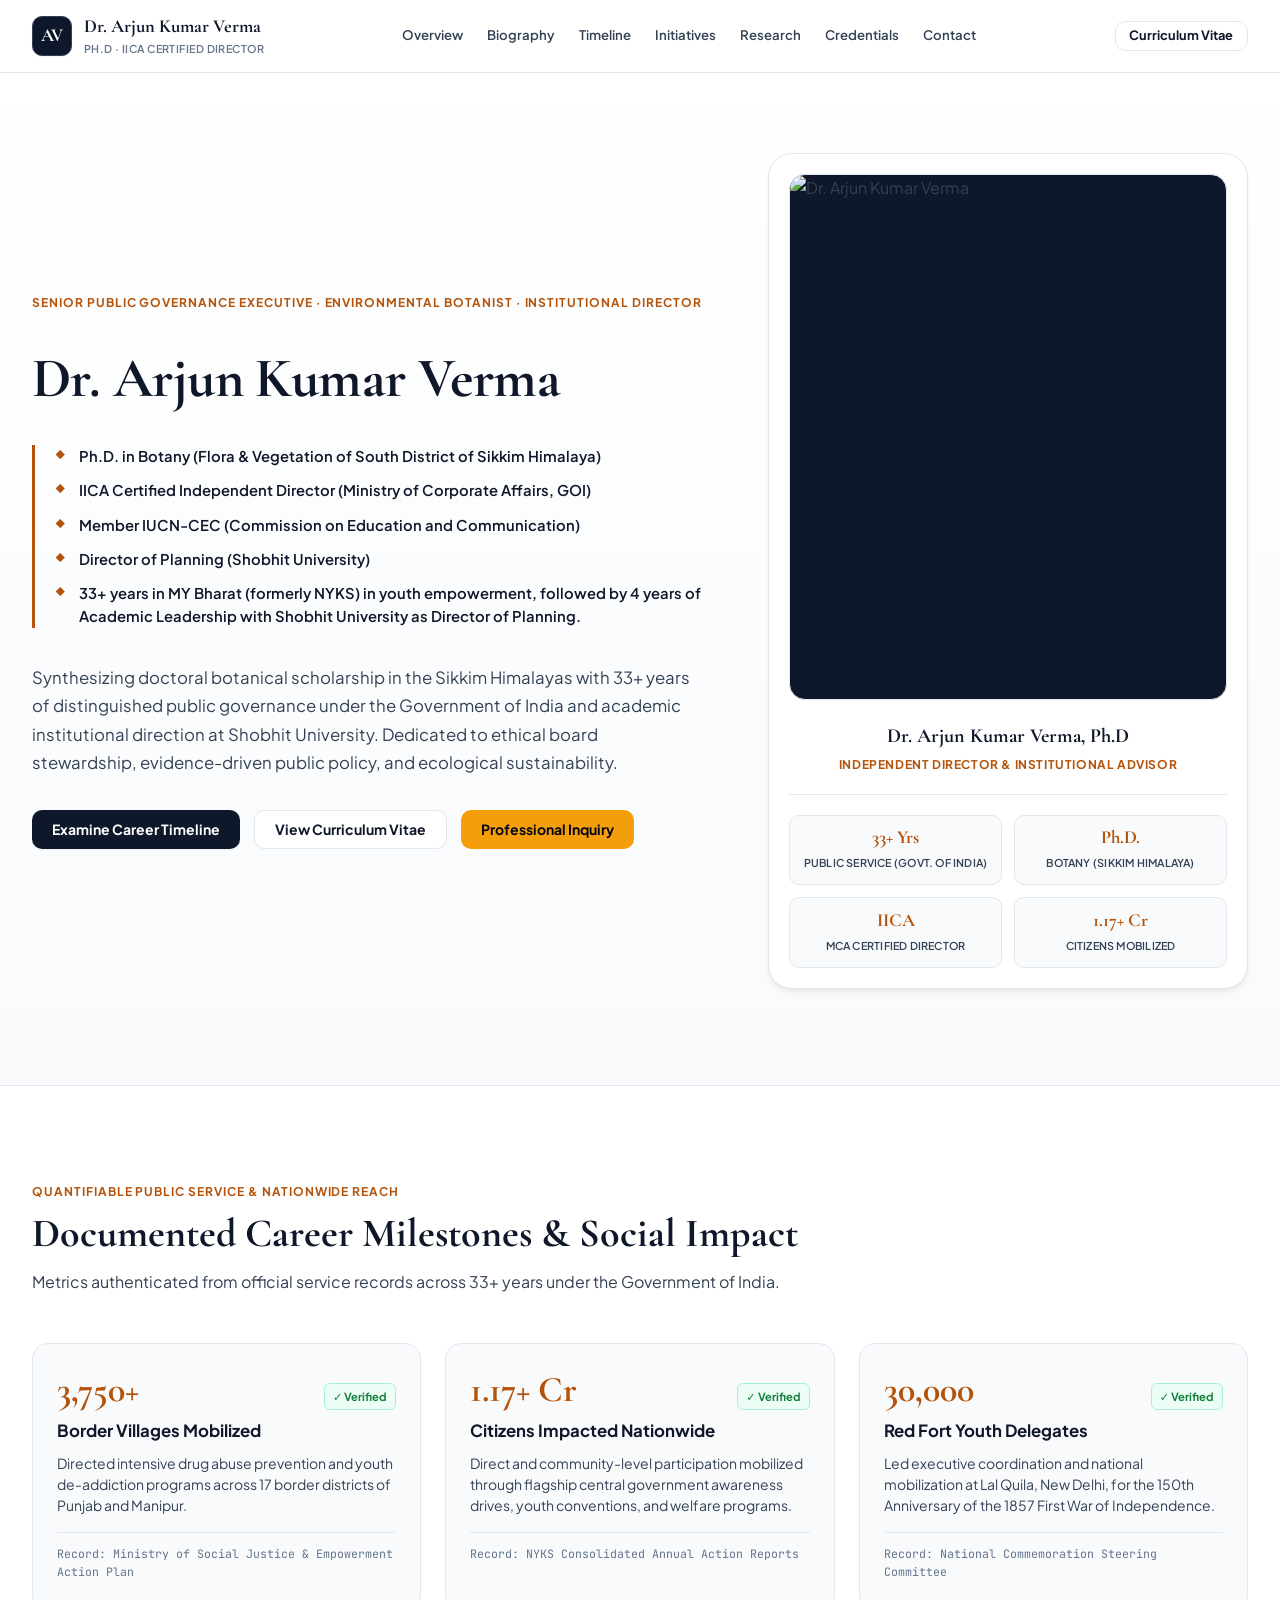
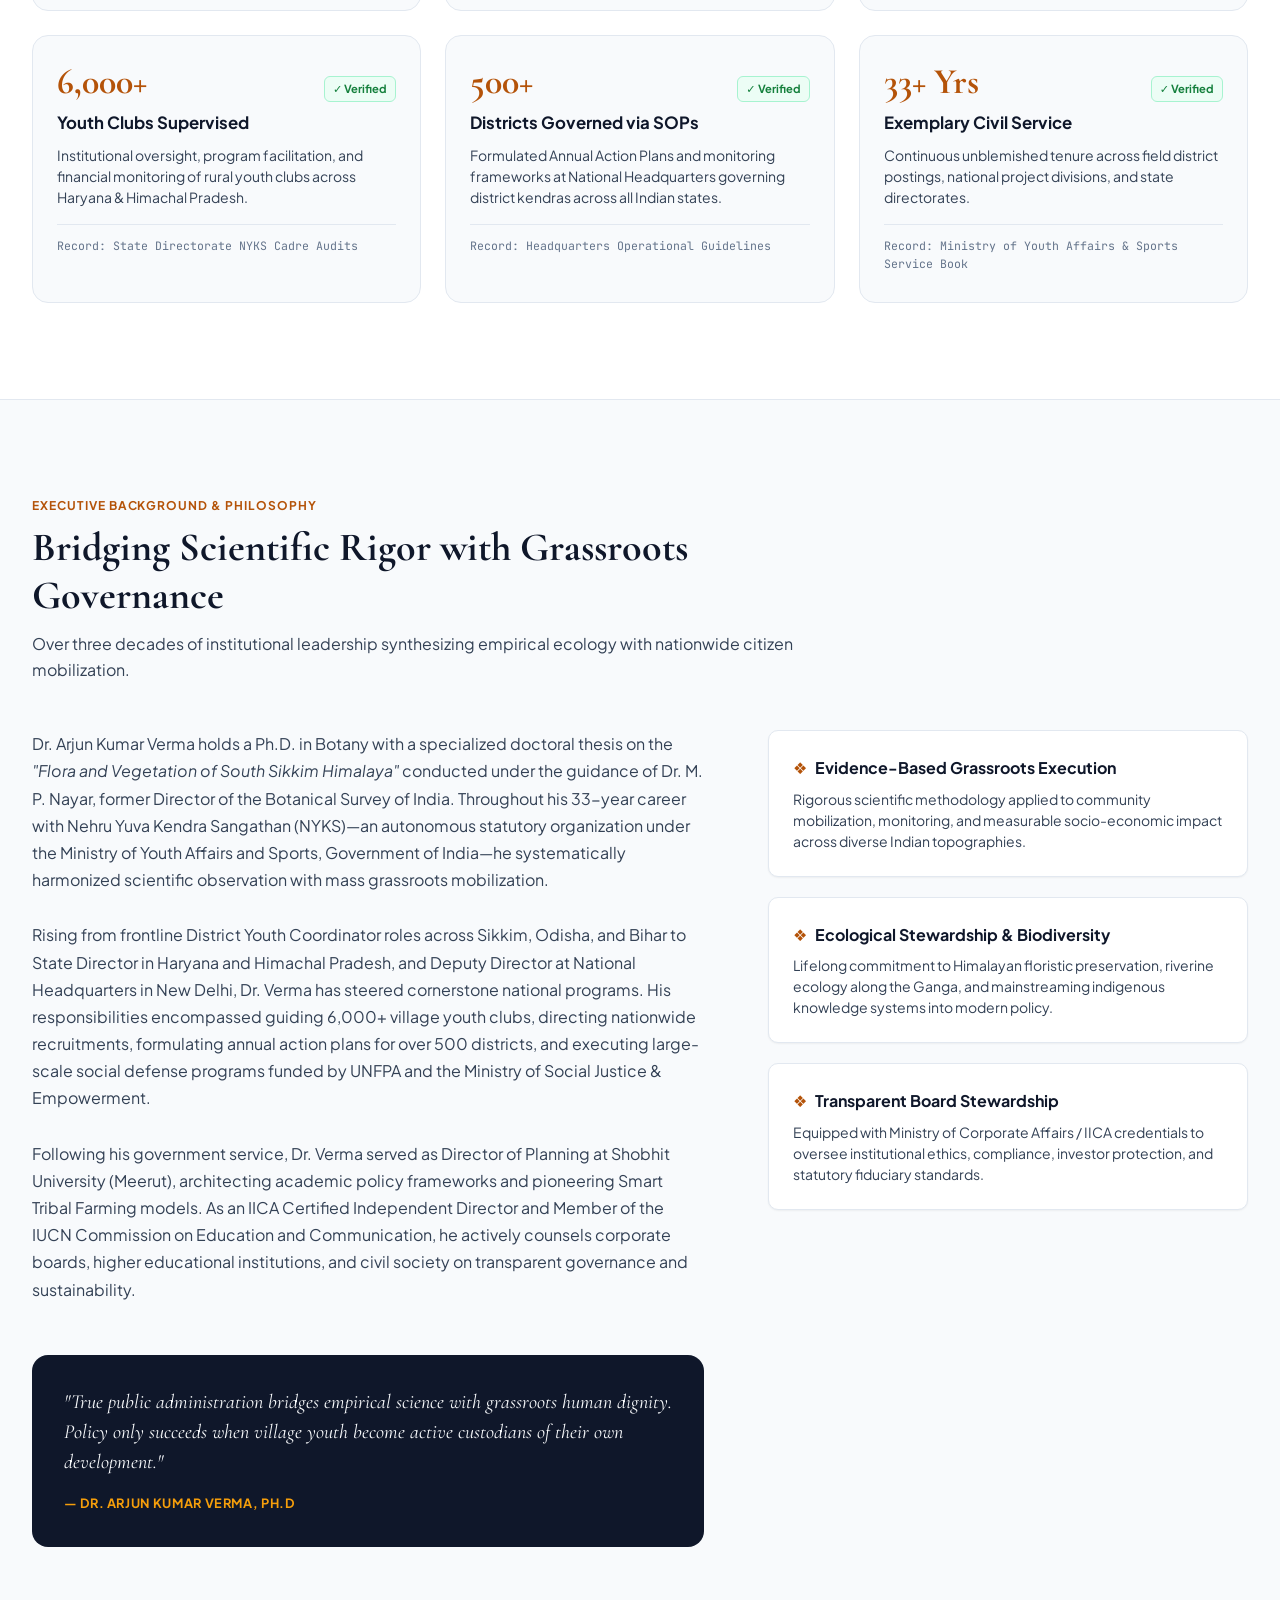
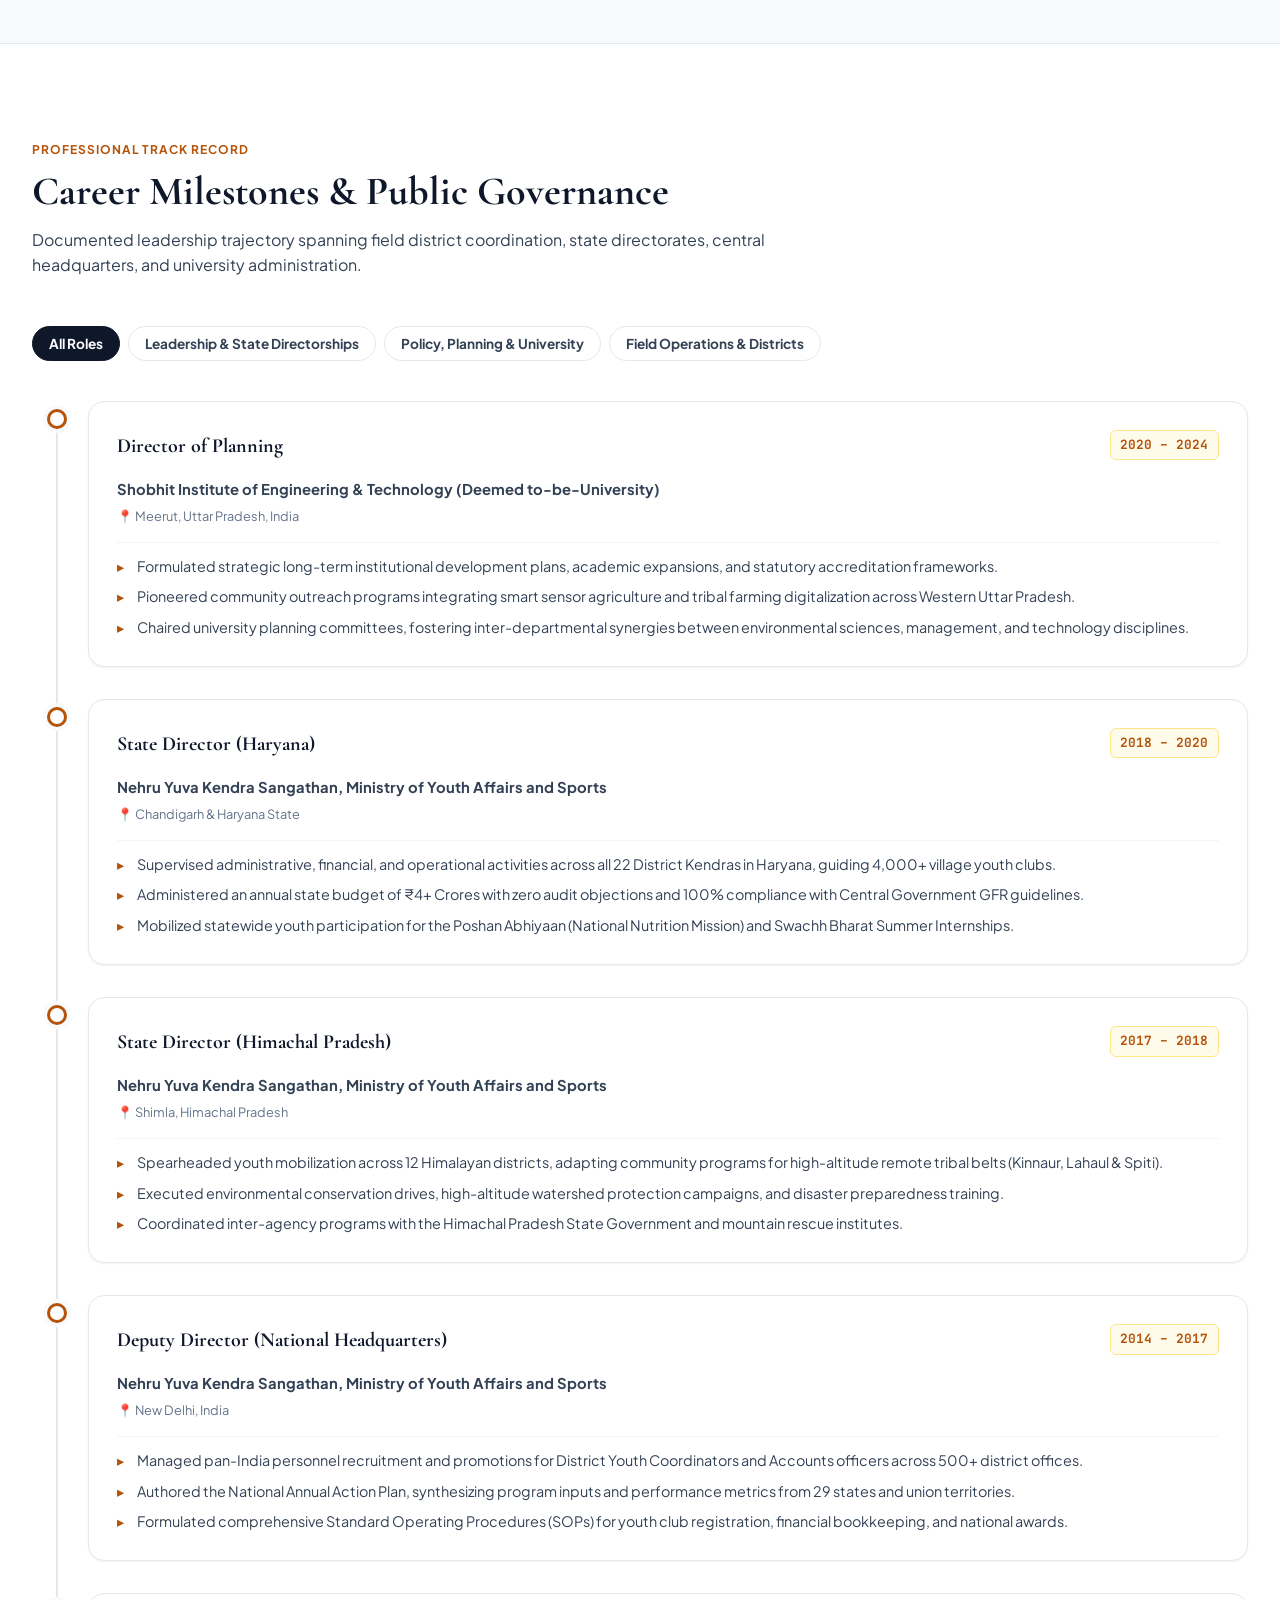
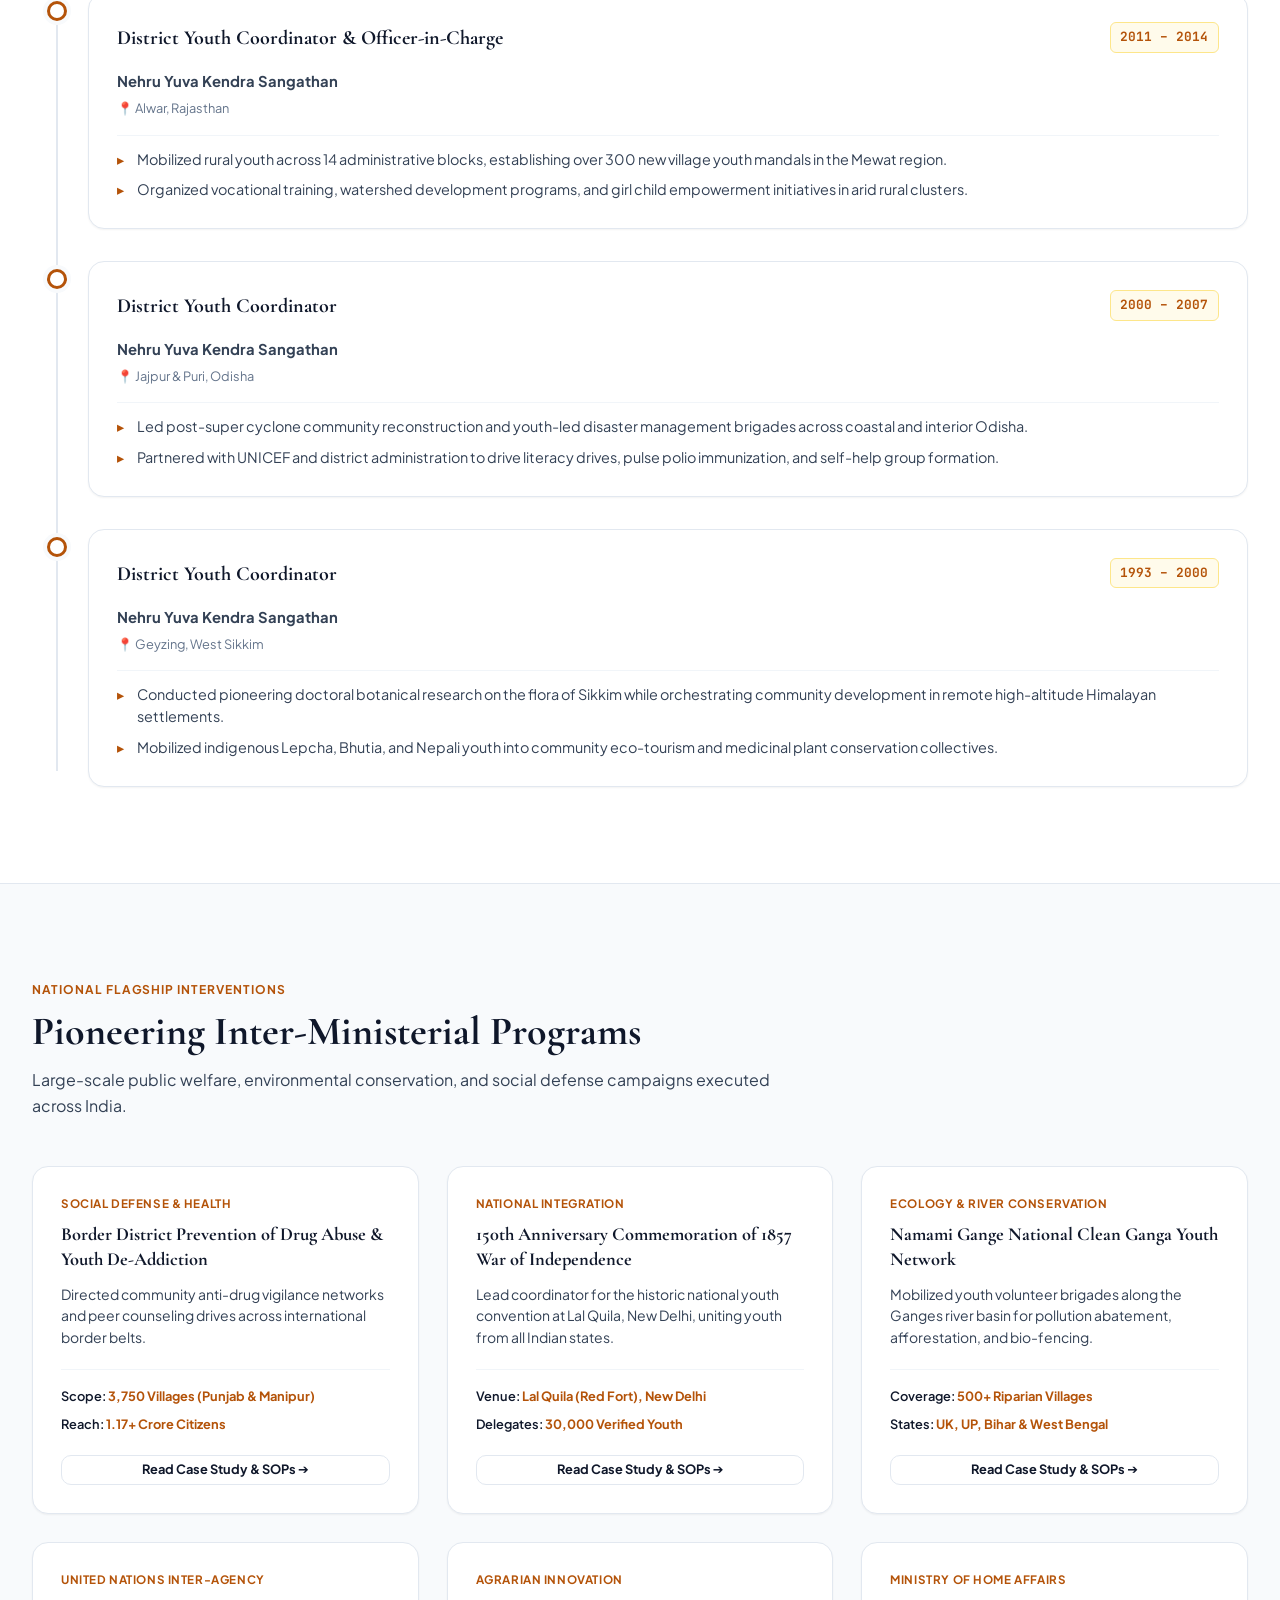
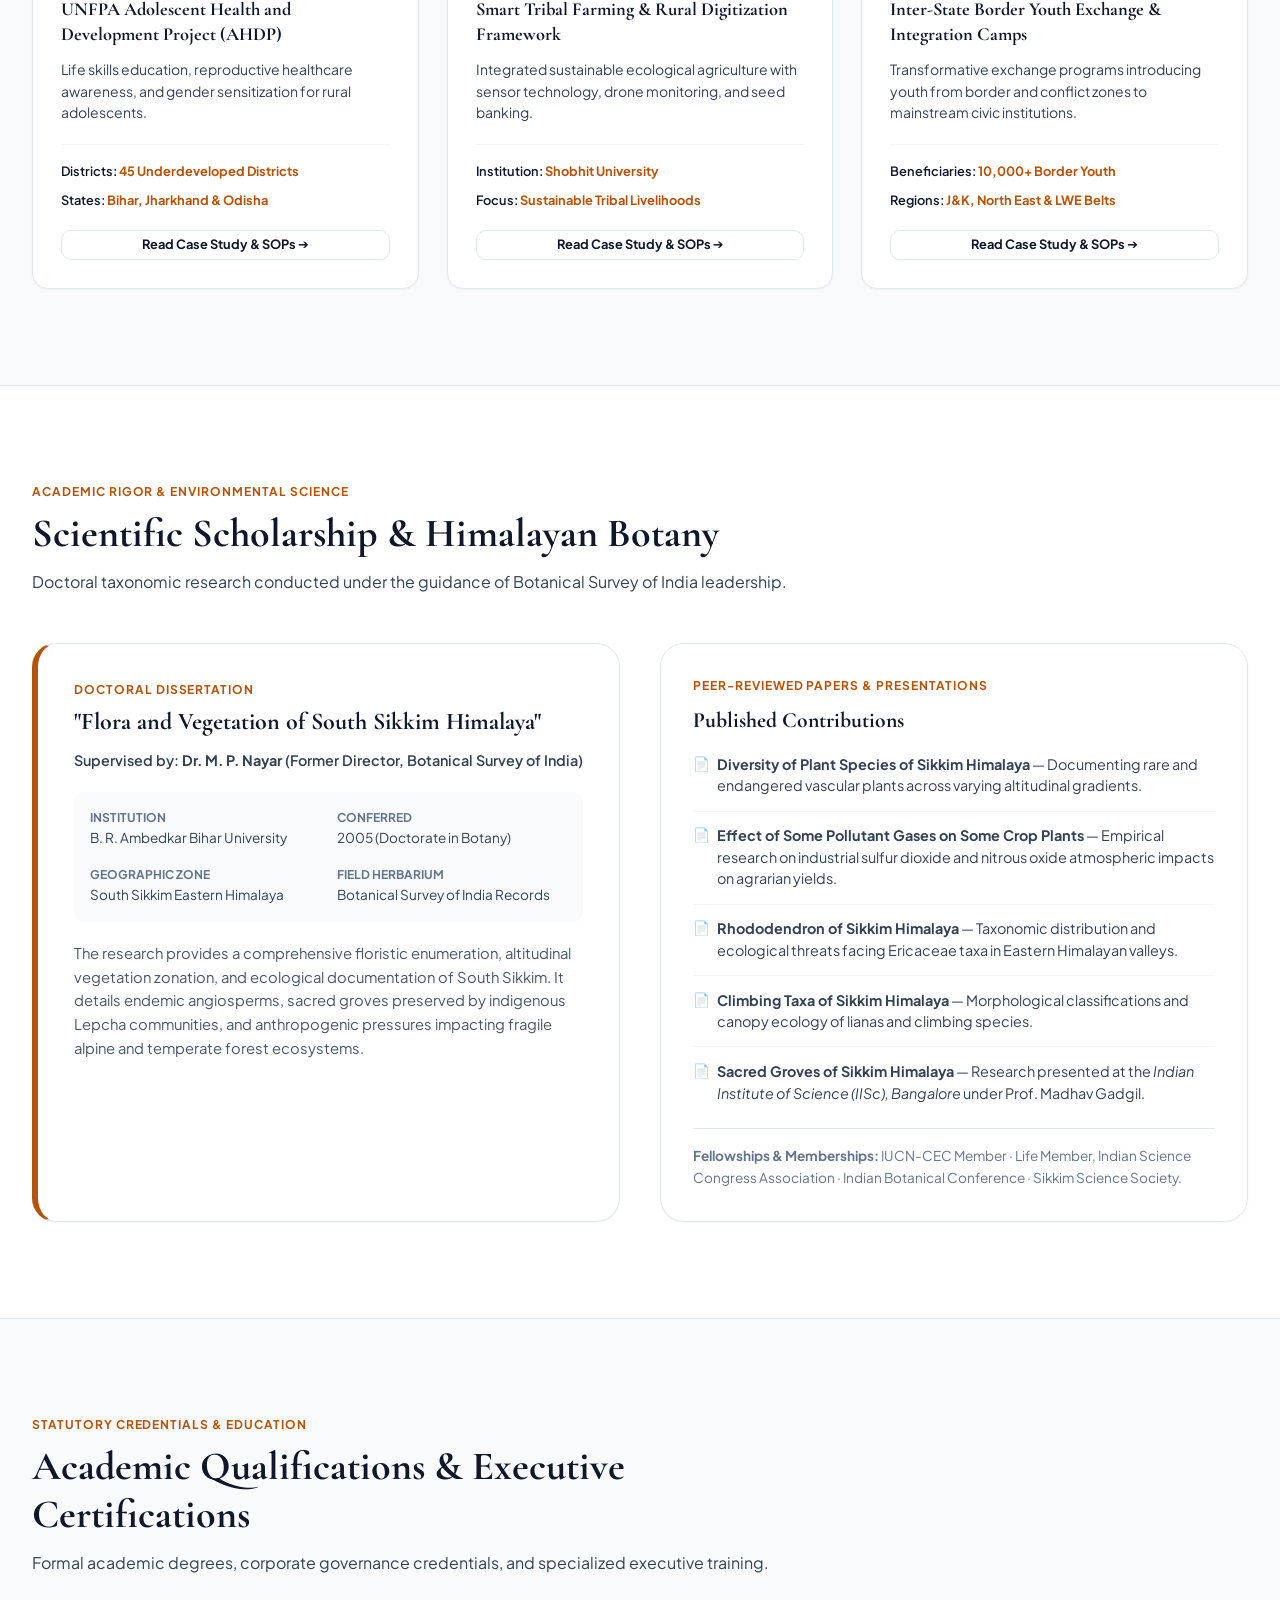
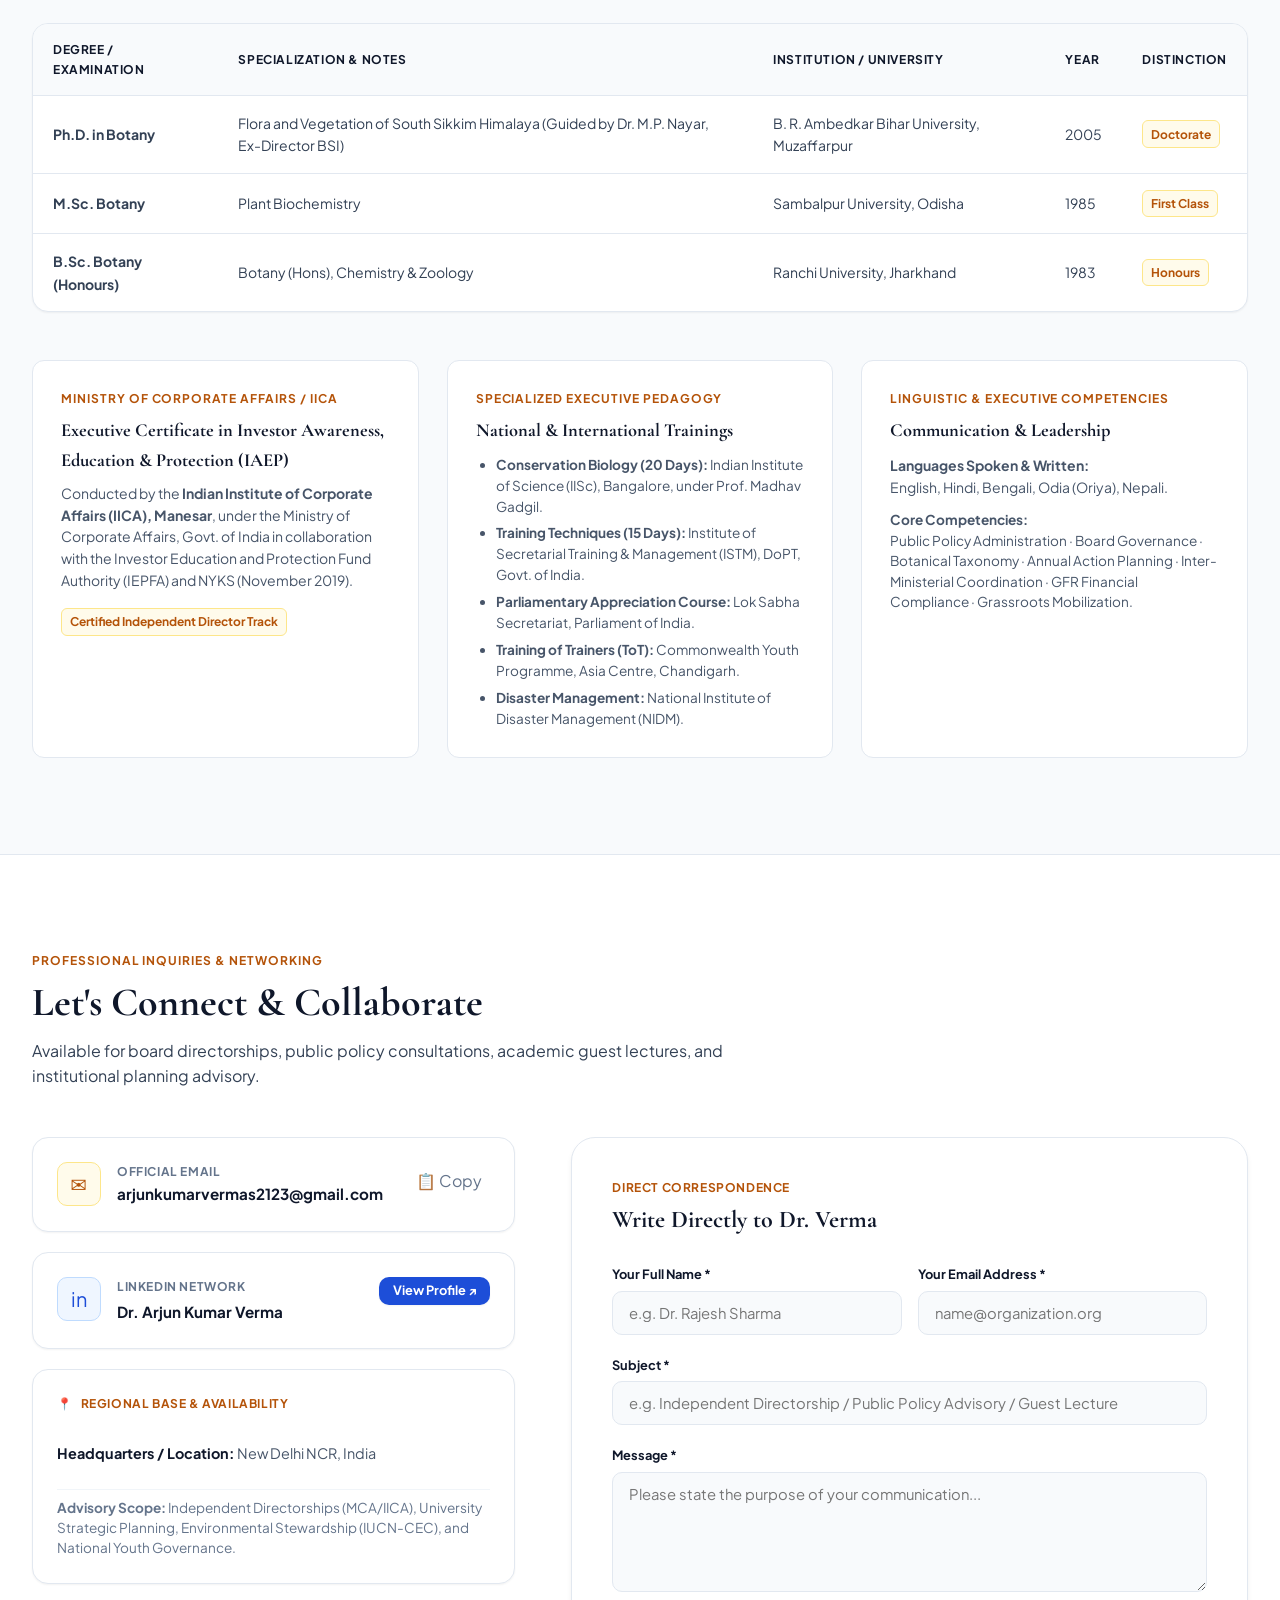
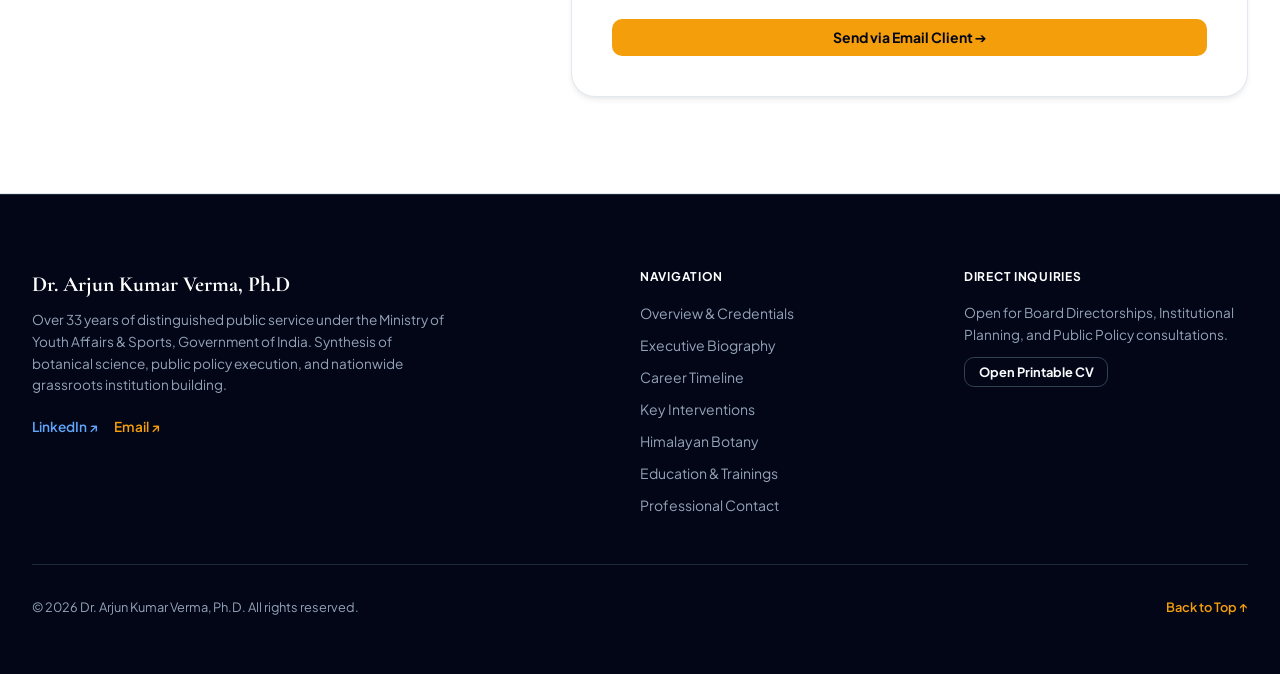
==== commit 575fe133: "Update index.html" ====
--- a/index.html
+++ b/index.html
@@ -31,7 +31,7 @@
         <div class="brand-monogram">AV</div>
         <div class="brand-text">
           <span class="brand-name">Dr. Arjun Kumar Verma</span>
-          <span class="brand-tag">Ph.D · IICA Director · Retd. State Director</span>
+          <span class="brand-tag">Ph.D · IICA Certified Director</span>
         </div>
       </a>
 
